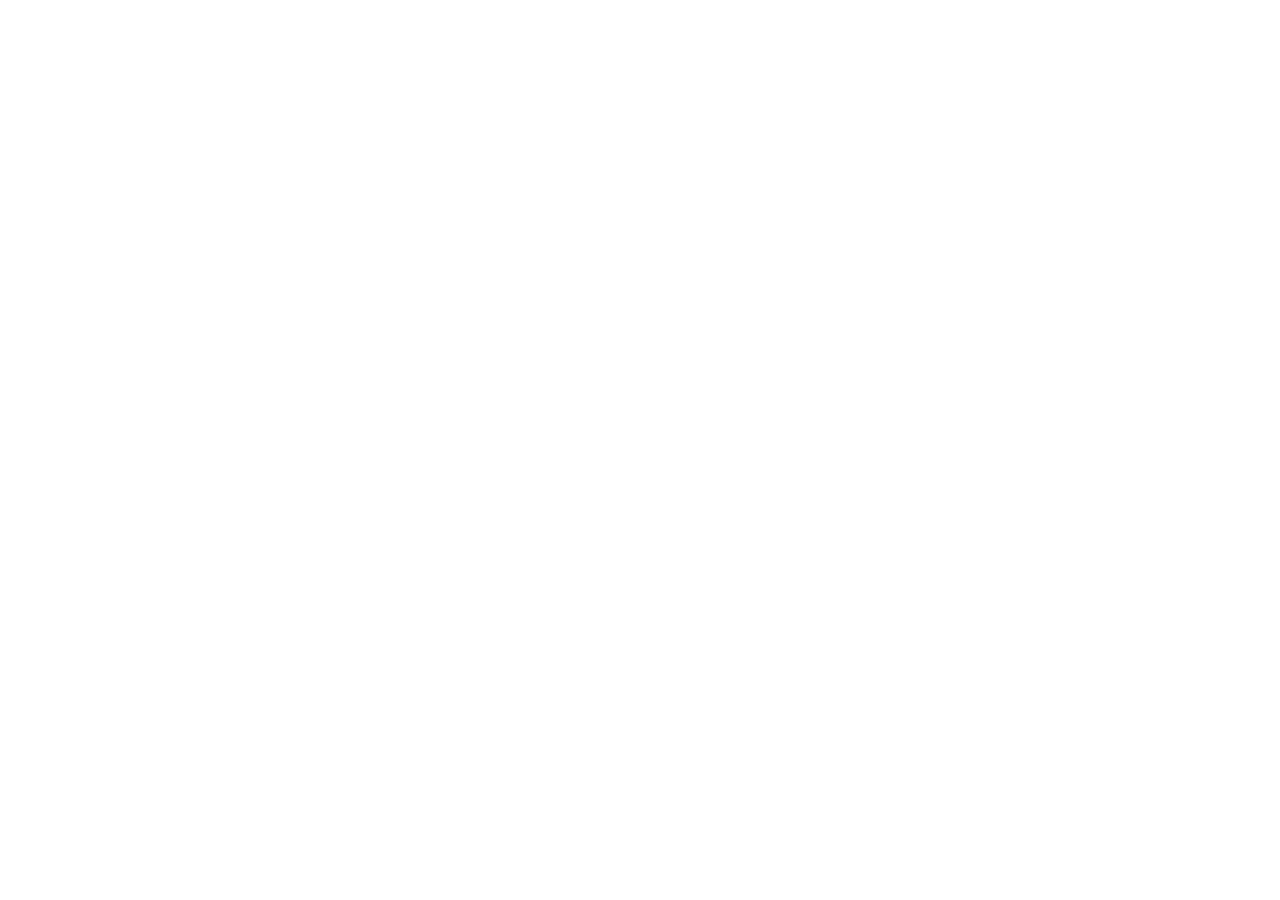
==== Frontend/index.html @ 22b7e22f "Initial commit" ====
<!DOCTYPE html>
<html lang="en">
<head>
    <meta charset="UTF-8">
    <meta name="viewport" content="width=device-width, initial-scale=1.0">
    <title>Document</title>
</head>
<body>
    <script type="module" src="../Backend/frontend.js"></script>
</body>
</html>
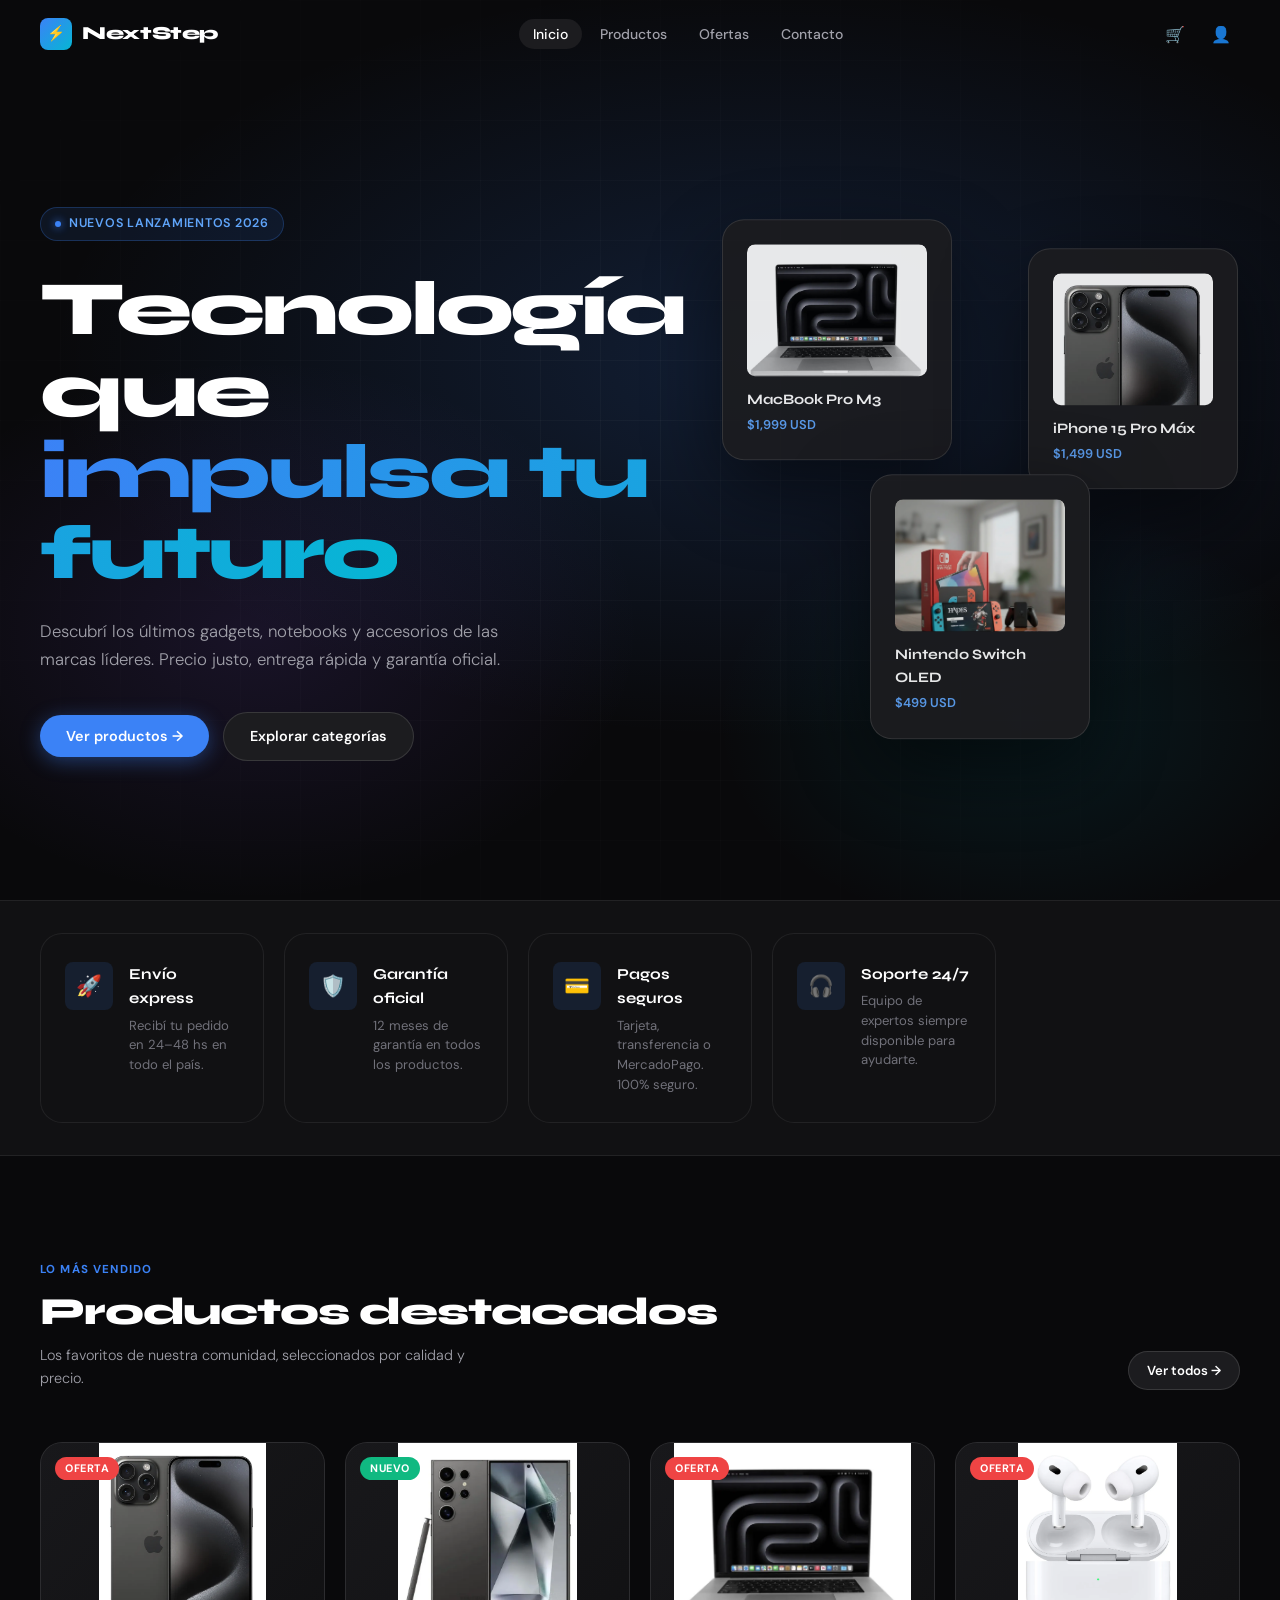
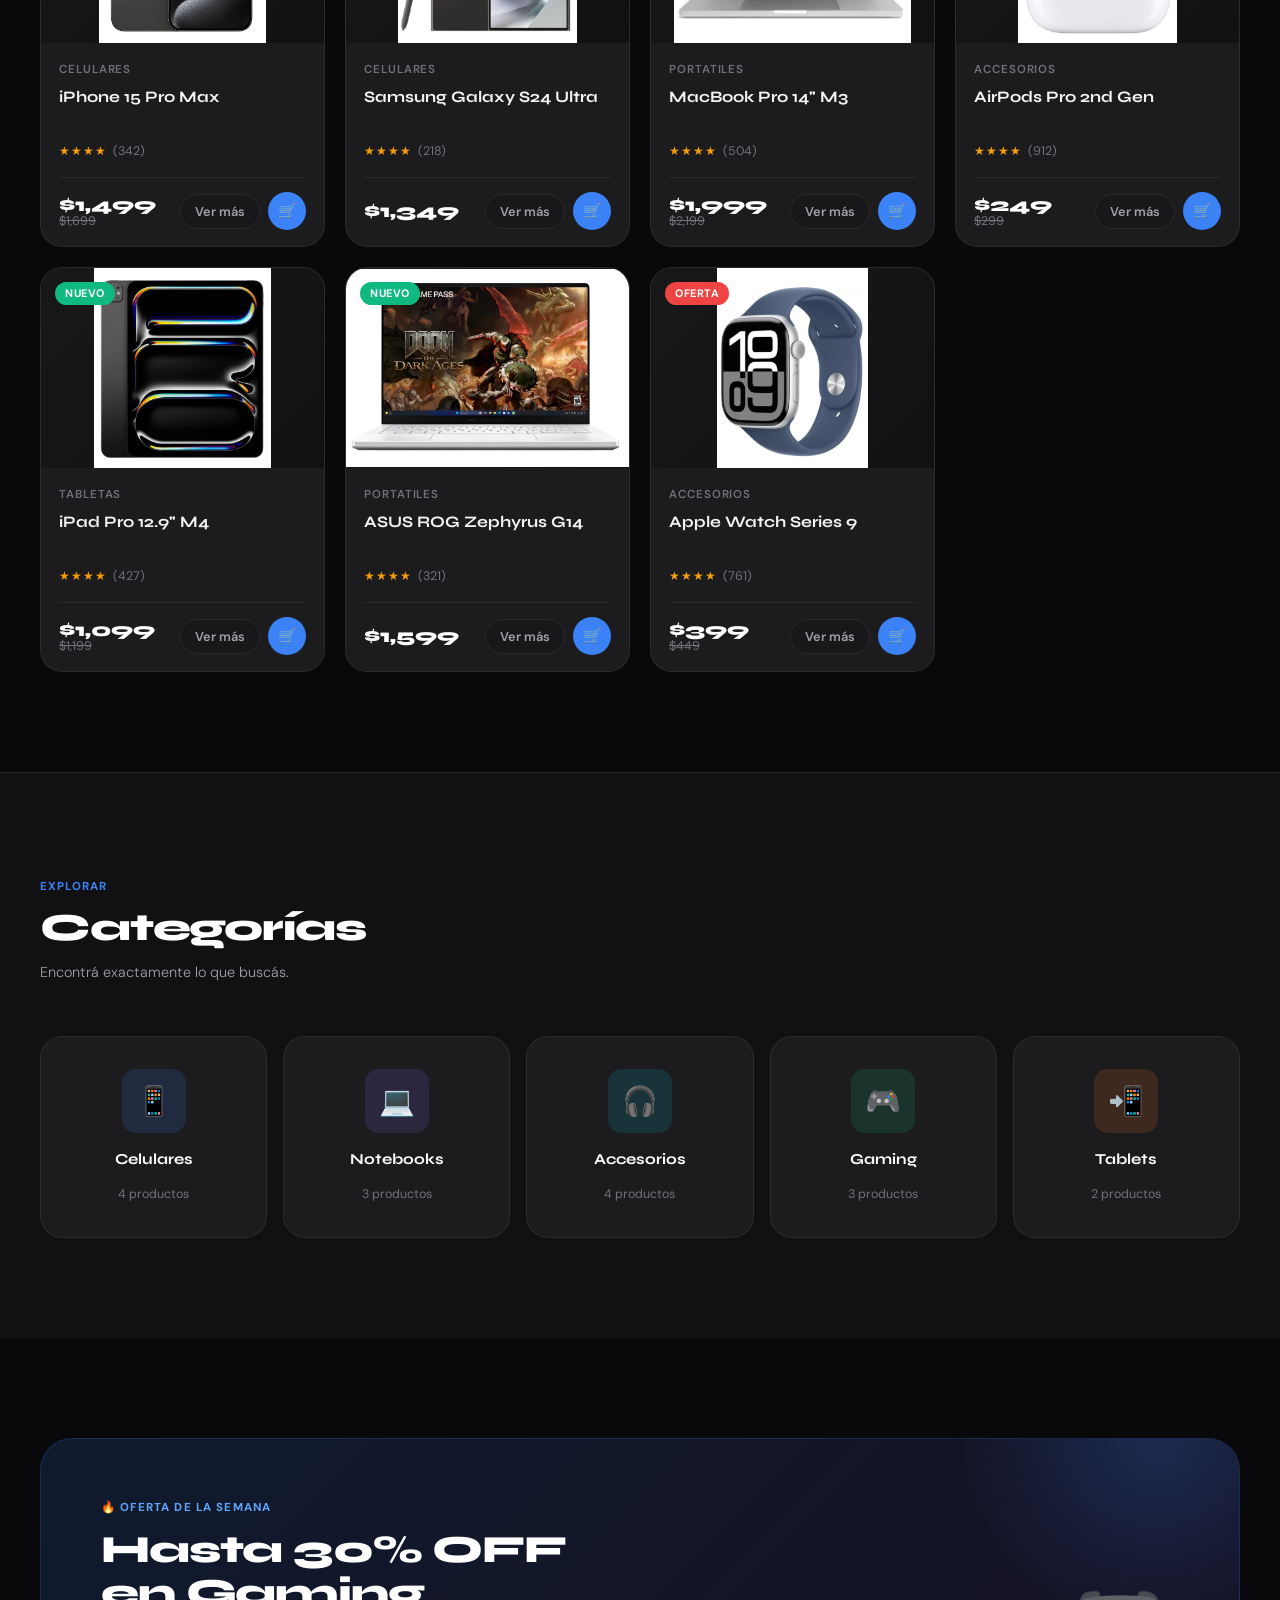
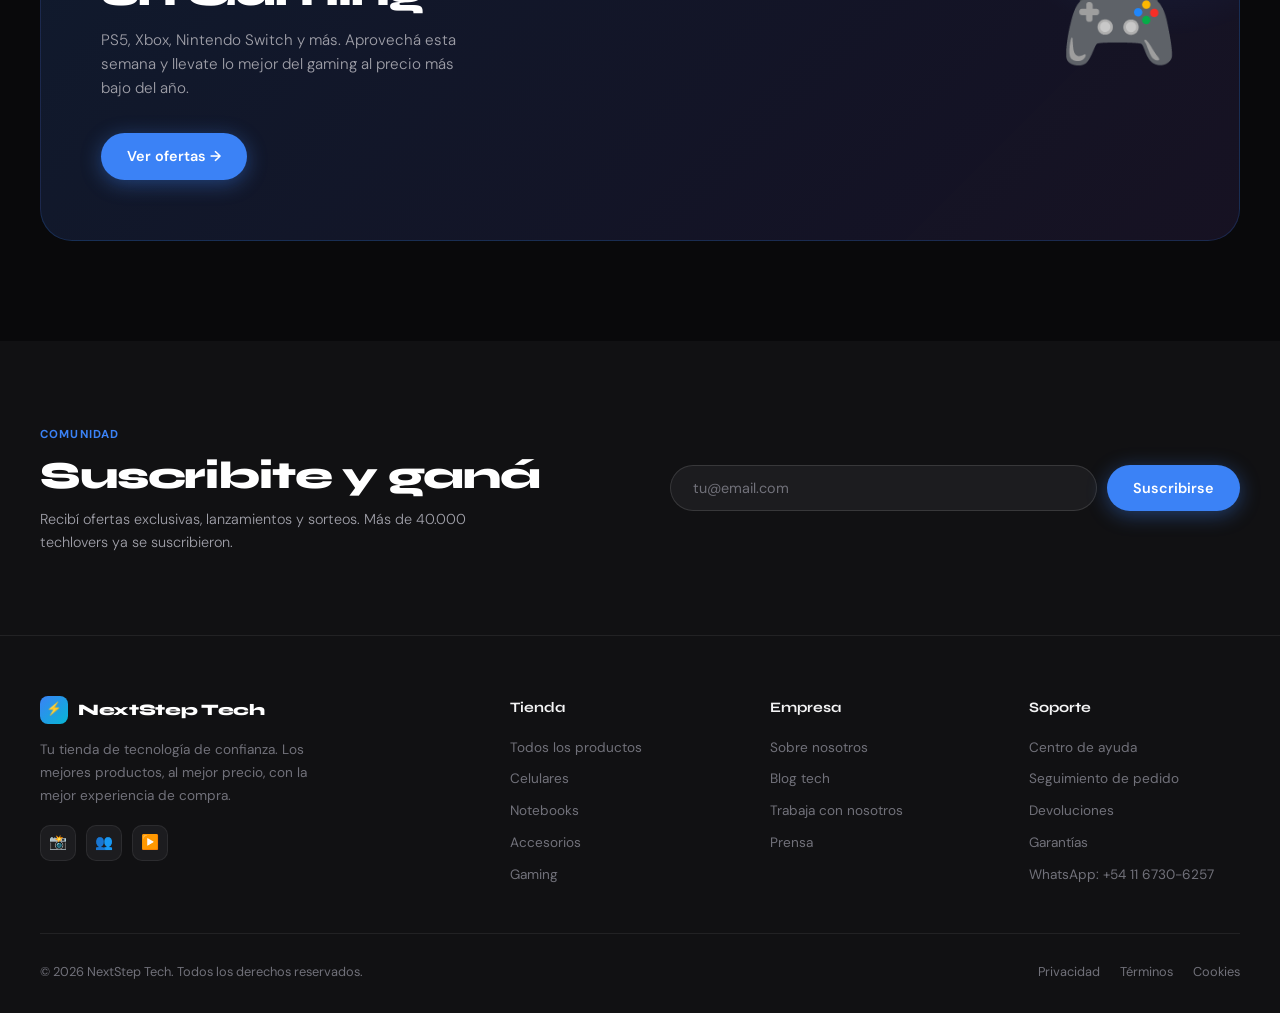
==== commit 2b7021ce: "Finalización pre traduccion" ====
--- a/Frontend/index.html
+++ b/Frontend/index.html
@@ -1,11 +1,313 @@
 <!DOCTYPE html>
-<html lang="en">
+<html lang="es">
 <head>
-    <meta charset="UTF-8">
-    <meta name="viewport" content="width=device-width, initial-scale=1.0">
-    <title>Document</title>
+  <meta charset="UTF-8" />
+  <meta name="viewport" content="width=device-width, initial-scale=1.0" />
+  <meta name="description" content="NextStep Tech — Tecnología que impulsa tu futuro. Celulares, notebooks, accesorios y gaming al mejor precio." />
+  <title>NextStep — Tecnología que impulsa tu futuro</title>
+  <link rel="stylesheet" href="styles.css" />
+  <link rel="preconnect" href="https://fonts.googleapis.com" />
+  <link rel="preconnect" href="https://fonts.gstatic.com" crossorigin />
 </head>
 <body>
-    <script type="module" src="../Backend/frontend.js"></script>
+
+  <nav class="navbar">
+    <div class="container nav-inner">
+      <a href="index.html" class="nav-logo">
+        <div class="nav-logo-icon">⚡</div>
+        NextStep
+      </a>
+
+      <button class="nav-toggle" id="nav-toggle" aria-label="Menú">
+        <span></span><span></span><span></span>
+      </button>
+
+      <ul class="nav-menu" id="nav-menu">
+        <li><a href="index.html"    class="nav-link">Inicio</a></li>
+        <li><a href="productos.html" class="nav-link">Productos</a></li>
+        <li><a href="productos.html" class="nav-link">Ofertas</a></li>
+        <li><a href="#contacto"     class="nav-link">Contacto</a></li>
+      </ul>
+
+      <div class="nav-actions">
+        <button class="nav-icon-btn" id="cart-open-btn" aria-label="Carrito">
+          🛒
+          <span class="cart-badge" style="display:none">0</span>
+        </button>
+        <div class="user-menu-wrap" id="user-menu-wrap">
+          <button class="nav-icon-btn" id="user-menu-btn" aria-label="Usuario" aria-haspopup="true" aria-expanded="false">👤</button>
+          <div class="user-menu" id="user-menu" hidden></div>
+        </div>
+      </div>
+    </div>
+  </nav>
+
+  <section class="hero">
+    <div class="hero-bg"></div>
+    <div class="hero-grid"></div>
+
+    <div class="container" style="position:relative; z-index:2;">
+      <div class="hero-content">
+        <div class="hero-badge">
+          <span class="hero-badge-dot"></span>
+          Nuevos lanzamientos 2026
+        </div>
+
+        <h1 class="hero-title">
+          Tecnología que<br>
+          <span class="hero-title-accent">impulsa tu futuro</span>
+        </h1>
+
+        <p class="hero-sub">
+          Descubrí los últimos gadgets, notebooks y accesorios de las marcas líderes. Precio justo, entrega rápida y garantía oficial.
+        </p>
+
+        <div class="hero-ctas">
+          <button class="btn btn-primary" id="hero-cta">
+            Ver productos →
+          </button>
+          <a href="#categorias" class="btn btn-ghost">
+            Explorar categorías
+          </a>
+        </div>
+      </div>
+    </div>
+
+    <div class="hero-visual">
+      <div class="hero-visual-inner">
+        <div class="device-card" data-product-id="3">
+          <div class="device-card-img"><span class="device-card-fallback">💻</span></div>
+          <div class="device-card-name">MacBook Pro M3</div>
+          <div class="device-card-price">$1,999 USD</div>
+        </div>
+        <div class="device-card" data-product-id="1">
+          <div class="device-card-img"><span class="device-card-fallback">📱</span></div>
+          <div class="device-card-name">iPhone 15 Pro Máx</div>
+          <div class="device-card-price">$1,499 USD</div>
+        </div>
+        <div class="device-card" data-product-id="9">
+          <div class="device-card-img"><span class="device-card-fallback">🎮</span></div>
+          <div class="device-card-name">Nintendo Switch OLED</div>
+          <div class="device-card-price">$499 USD</div>
+        </div>
+      </div>
+    </div>
+  </section>
+
+  <section style="padding: 32px 0; background: var(--bg2); border-top: 1px solid var(--border); border-bottom: 1px solid var(--border);">
+    <div class="container">
+      <div class="benefits-grid stagger-children">
+        <div class="benefit-card">
+          <div class="benefit-icon">🚀</div>
+          <div>
+            <div class="benefit-title">Envío express</div>
+            <div class="benefit-desc">Recibí tu pedido en 24–48 hs en todo el país.</div>
+          </div>
+        </div>
+        <div class="benefit-card">
+          <div class="benefit-icon">🛡️</div>
+          <div>
+            <div class="benefit-title">Garantía oficial</div>
+            <div class="benefit-desc">12 meses de garantía en todos los productos.</div>
+          </div>
+        </div>
+        <div class="benefit-card">
+          <div class="benefit-icon">💳</div>
+          <div>
+            <div class="benefit-title">Pagos seguros</div>
+            <div class="benefit-desc">Tarjeta, transferencia o MercadoPago. 100% seguro.</div>
+          </div>
+        </div>
+        <div class="benefit-card">
+          <div class="benefit-icon">🎧</div>
+          <div>
+            <div class="benefit-title">Soporte 24/7</div>
+            <div class="benefit-desc">Equipo de expertos siempre disponible para ayudarte.</div>
+          </div>
+        </div>
+      </div>
+    </div>
+  </section>
+
+  <section class="section" id="destacados">
+    <div class="container">
+      <div class="section-header fade-up">
+        <div>
+          <span class="section-label">Lo más vendido</span>
+          <h2 class="section-title">Productos destacados</h2>
+          <p class="section-sub">Los favoritos de nuestra comunidad, seleccionados por calidad y precio.</p>
+        </div>
+        <a href="productos.html" class="btn btn-ghost btn-sm">Ver todos →</a>
+      </div>
+
+      <div class="products-grid stagger-children" id="featured-grid">
+        <!-- Populated by JS -->
+      </div>
+    </div>
+  </section>
+
+  <section class="section" id="categorias" style="background: var(--bg2); border-top: 1px solid var(--border);">
+    <div class="container">
+      <div class="section-header fade-up">
+        <div>
+          <span class="section-label">Explorar</span>
+          <h2 class="section-title">Categorías</h2>
+          <p class="section-sub">Encontrá exactamente lo que buscás.</p>
+        </div>
+      </div>
+
+      <div class="cats-grid stagger-children">
+        <div class="cat-card" data-cat="celulares">
+          <div class="cat-icon blue">📱</div>
+          <div class="cat-name">Celulares</div>
+          <div class="cat-count">4 productos</div>
+        </div>
+        <div class="cat-card" data-cat="notebooks">
+          <div class="cat-icon violet">💻</div>
+          <div class="cat-name">Notebooks</div>
+          <div class="cat-count">3 productos</div>
+        </div>
+        <div class="cat-card" data-cat="accesorios">
+          <div class="cat-icon cyan">🎧</div>
+          <div class="cat-name">Accesorios</div>
+          <div class="cat-count">4 productos</div>
+        </div>
+        <div class="cat-card" data-cat="gaming">
+          <div class="cat-icon green">🎮</div>
+          <div class="cat-name">Gaming</div>
+          <div class="cat-count">3 productos</div>
+        </div>
+        <div class="cat-card" data-cat="tablets">
+          <div class="cat-icon orange">📲</div>
+          <div class="cat-name">Tablets</div>
+          <div class="cat-count">2 productos</div>
+        </div>
+      </div>
+    </div>
+  </section>
+
+  <section class="section">
+    <div class="container">
+      <div class="promo-banner fade-up">
+        <div class="promo-text">
+          <div class="promo-label">🔥 Oferta de la semana</div>
+          <div class="promo-title">Hasta 30% OFF<br>en Gaming</div>
+          <p class="promo-sub">PS5, Xbox, Nintendo Switch y más. Aprovechá esta semana y llevate lo mejor del gaming al precio más bajo del año.</p>
+          <br>
+          <a href="productos.html" class="btn btn-primary" style="margin-top: 8px;">Ver ofertas →</a>
+        </div>
+        <div class="promo-cta">
+          <span class="promo-emoji">🎮</span>
+        </div>
+      </div>
+    </div>
+  </section>
+
+  <section class="newsletter">
+    <div class="container">
+      <div class="newsletter-inner">
+        <div class="newsletter-text fade-up">
+          <span class="section-label">Comunidad</span>
+          <h2 class="section-title">Suscribite y ganá</h2>
+          <p class="section-sub">Recibí ofertas exclusivas, lanzamientos y sorteos. Más de 40.000 techlovers ya se suscribieron.</p>
+        </div>
+        <form class="newsletter-form fade-up" id="newsletter-form">
+          <input class="newsletter-input" type="email" placeholder="tu@email.com" required />
+          <button type="submit" class="btn btn-primary">Suscribirse</button>
+        </form>
+      </div>
+    </div>
+  </section>
+
+  <footer class="footer" id="contacto">
+    <div class="container">
+      <div class="footer-grid">
+
+        <div class="footer-brand">
+          <a href="index.html" class="nav-logo" style="font-size:1rem;">
+            <div class="nav-logo-icon" style="width:28px;height:28px;font-size:.8rem;">⚡</div>
+            NextStep Tech
+          </a>
+          <p>Tu tienda de tecnología de confianza. Los mejores productos, al mejor precio, con la mejor experiencia de compra.</p>
+          <div class="social-links">
+            <a href="#" class="social-btn" aria-label="Instagram">📸</a>
+            <a href="#" class="social-btn" aria-label="Facebook">👥</a>
+            <a href="#" class="social-btn" aria-label="YouTube">▶️</a>
+          </div>
+        </div>
+
+        <div>
+          <div class="footer-col-title">Tienda</div>
+          <div class="footer-links">
+            <a href="productos.html">Todos los productos</a>
+            <a href="productos.html">Celulares</a>
+            <a href="productos.html">Notebooks</a>
+            <a href="productos.html">Accesorios</a>
+            <a href="productos.html">Gaming</a>
+          </div>
+        </div>
+
+        <div>
+          <div class="footer-col-title">Empresa</div>
+          <div class="footer-links">
+            <a href="#">Sobre nosotros</a>
+            <a href="#">Blog tech</a>
+            <a href="#">Trabaja con nosotros</a>
+            <a href="#">Prensa</a>
+          </div>
+        </div>
+
+        <div>
+          <div class="footer-col-title">Soporte</div>
+          <div class="footer-links">
+            <a href="#">Centro de ayuda</a>
+            <a href="#">Seguimiento de pedido</a>
+            <a href="#">Devoluciones</a>
+            <a href="#">Garantías</a>
+            <a href="https://wa.me/541167306257" target="_blank" rel="noopener noreferrer">
+              WhatsApp: +54 11 6730-6257
+            </a>
+          </div>
+        </div>
+
+      </div>
+
+      <div class="footer-bottom">
+        <p>© 2026 NextStep Tech. Todos los derechos reservados.</p>
+        <div class="footer-bottom-links">
+          <a href="#">Privacidad</a>
+          <a href="#">Términos</a>
+          <a href="#">Cookies</a>
+        </div>
+      </div>
+    </div>
+  </footer>
+
+  <div class="cart-overlay" id="cart-overlay"></div>
+  <aside class="cart-drawer" id="cart-drawer" aria-label="Carrito">
+    <div class="cart-drawer-header">
+      <div class="cart-drawer-title">🛒 Mi carrito</div>
+      <button class="cart-close" id="cart-close-btn">✕</button>
+    </div>
+    <div class="cart-items" id="cart-items">
+      <div class="cart-empty">
+        <span class="cart-empty-icon">🛒</span>
+        <p>Tu carrito está vacío</p>
+      </div>
+    </div>
+    <div class="cart-footer">
+      <div class="cart-total">
+        <span class="cart-total-label">Total</span>
+        <span class="cart-total-value" id="cart-total-value">$0</span>
+      </div>
+      <button class="btn btn-primary btn-checkout" onclick="showToast('¡Redirigiendo al checkout! 🎉', '🚀')">
+        Finalizar compra →
+      </button>
+    </div>
+  </aside>
+
+  <div class="toast-container" id="toast-container"></div>
+
+  <script src="../Backend/app.js"></script>
 </body>
 </html>
--- a/Frontend/styles.css
+++ b/Frontend/styles.css
@@ -0,0 +1,1141 @@
+@import url('https://fonts.googleapis.com/css2?family=Syne:wght@400;500;600;700;800&family=DM+Sans:ital,opsz,wght@0,9..40,300;0,9..40,400;0,9..40,500;0,9..40,600;1,9..40,300&display=swap');
+
+:root {
+  --bg:        #09090b;
+  --bg2:       #111113;
+  --bg3:       #18181b;
+  --surface:   #1c1c1f;
+  --border:    rgba(255,255,255,.07);
+  --border2:   rgba(255,255,255,.12);
+
+  --white:     #ffffff;
+  --gray-100:  #f4f4f5;
+  --gray-300:  #a1a1aa;
+  --gray-500:  #71717a;
+
+  --accent:    #3b82f6;
+  --accent-h:  #60a5fa;
+  --accent-glow: rgba(59,130,246,.35);
+
+  --cyan:      #06b6d4;
+  --violet:    #8b5cf6;
+
+  --radius-sm: 8px;
+  --radius:    14px;
+  --radius-lg: 22px;
+  --radius-xl: 32px;
+
+  --shadow-card: 0 2px 20px rgba(0,0,0,.5);
+  --shadow-glow: 0 0 40px var(--accent-glow);
+
+  --font-display: 'Syne', sans-serif;
+  --font-body:    'DM Sans', sans-serif;
+
+  --nav-h: 68px;
+  --transition: .25s cubic-bezier(.4,0,.2,1);
+
+  --card-img-h:    200px;
+  --card-name-h:    44px;
+  --card-cat-h:     18px;
+  --card-rating-h:  22px;
+}
+
+*, *::before, *::after { box-sizing: border-box; margin: 0; padding: 0; }
+html { scroll-behavior: smooth; -webkit-tap-highlight-color: transparent; }
+body {
+  background: var(--bg);
+  color: var(--white);
+  font-family: var(--font-body);
+  font-size: 15px;
+  line-height: 1.6;
+  overflow-x: hidden;
+  -webkit-font-smoothing: antialiased;
+}
+a { color: inherit; text-decoration: none; }
+ul { list-style: none; }
+img { display: block; max-width: 100%; }
+button { cursor: pointer; border: none; background: none; font-family: var(--font-body); }
+input, select { font-family: var(--font-body); }
+
+::-webkit-scrollbar { width: 5px; }
+::-webkit-scrollbar-track { background: var(--bg); }
+::-webkit-scrollbar-thumb { background: var(--surface); border-radius: 99px; }
+
+.container { width: 100%; max-width: 1240px; margin: 0 auto; padding: 0 20px; }
+.sr-only { position: absolute; width: 1px; height: 1px; overflow: hidden; clip: rect(0,0,0,0); }
+
+body::before {
+  content: '';
+  position: fixed;
+  inset: 0;
+  background-image: url("data:image/svg+xml,%3Csvg viewBox='0 0 256 256' xmlns='http://www.w3.org/2000/svg'%3E%3Cfilter id='n'%3E%3CfeTurbulence type='fractalNoise' baseFrequency='0.9' numOctaves='4' stitchTiles='stitch'/%3E%3C/filter%3E%3Crect width='100%25' height='100%25' filter='url(%23n)' opacity='1'/%3E%3C/svg%3E");
+  opacity: .025;
+  pointer-events: none;
+  z-index: 0;
+}
+
+.navbar {
+  position: fixed;
+  top: 0; left: 0; right: 0;
+  height: var(--nav-h);
+  z-index: 1000;
+  transition: background var(--transition), backdrop-filter var(--transition), border-color var(--transition);
+}
+.navbar.scrolled {
+  background: rgba(9,9,11,.8);
+  backdrop-filter: blur(20px) saturate(180%);
+  border-bottom: 1px solid var(--border);
+}
+.nav-inner {
+  display: flex;
+  align-items: center;
+  justify-content: space-between;
+  height: 100%;
+  gap: 32px;
+}
+.nav-logo {
+  display: flex;
+  align-items: center;
+  gap: 10px;
+  font-family: var(--font-display);
+  font-weight: 800;
+  font-size: 1.15rem;
+  letter-spacing: -.02em;
+  white-space: nowrap;
+}
+.nav-logo-icon {
+  width: 32px; height: 32px;
+  background: linear-gradient(135deg, var(--accent), var(--cyan));
+  border-radius: 8px;
+  display: grid; place-items: center;
+  font-size: .9rem;
+}
+.nav-menu {
+  display: flex;
+  align-items: center;
+  gap: 4px;
+  flex: 1;
+  justify-content: center;
+}
+.nav-link {
+  padding: 6px 14px;
+  border-radius: 99px;
+  font-size: .875rem;
+  font-weight: 500;
+  color: var(--gray-300);
+  transition: color var(--transition), background var(--transition);
+  position: relative;
+}
+.nav-link:hover, .nav-link.active {
+  color: var(--white);
+  background: var(--surface);
+}
+.nav-actions { display: flex; align-items: center; gap: 8px; }
+.user-menu-wrap { position: relative; }
+.user-menu {
+  position: absolute;
+  top: calc(100% + 10px);
+  right: 0;
+  width: 210px;
+  background: var(--surface);
+  border: 1px solid var(--border2);
+  border-radius: 12px;
+  padding: 8px;
+  display: flex;
+  flex-direction: column;
+  gap: 4px;
+  box-shadow: 0 24px 60px rgba(0,0,0,.55);
+  z-index: 1100;
+}
+.user-menu[hidden] { display: none !important; }
+.user-menu-header {
+  font-size: .8rem;
+  color: var(--gray-300);
+  padding: 8px 10px 6px;
+}
+.user-menu-item {
+  width: 100%;
+  text-align: left;
+  color: var(--white);
+  font-size: .85rem;
+  padding: 10px;
+  border-radius: 8px;
+  transition: background var(--transition), color var(--transition);
+}
+.user-menu-item:hover {
+  background: var(--bg3);
+}
+.user-menu-item.danger {
+  color: #fda4af;
+}
+.user-menu-item.danger:hover {
+  background: rgba(244,63,94,.14);
+  color: #fecdd3;
+}
+.user-menu-sep {
+  height: 1px;
+  background: var(--border);
+  margin: 4px 0;
+}
+.nav-icon-btn {
+  width: 38px; height: 38px;
+  border-radius: 99px;
+  display: grid; place-items: center;
+  color: var(--gray-300);
+  transition: color var(--transition), background var(--transition);
+  position: relative;
+  font-size: 1rem;
+}
+.nav-icon-btn:hover { color: var(--white); background: var(--surface); }
+.cart-badge {
+  position: absolute;
+  top: 4px; right: 4px;
+  width: 16px; height: 16px;
+  background: var(--accent);
+  border-radius: 99px;
+  font-size: .6rem;
+  font-weight: 700;
+  display: grid; place-items: center;
+  color: #fff;
+  border: 2px solid var(--bg);
+  transition: transform .2s;
+}
+.cart-badge.pop { transform: scale(1.3); }
+
+.nav-toggle {
+  display: none;
+  width: 38px; height: 38px;
+  border-radius: 99px;
+  align-items: center; justify-content: center;
+  color: var(--gray-300);
+  flex-direction: column;
+  gap: 5px;
+  padding: 8px;
+}
+.nav-toggle span {
+  display: block;
+  width: 20px; height: 1.5px;
+  background: currentColor;
+  border-radius: 2px;
+  transition: transform .3s, opacity .3s;
+}
+.nav-toggle.open span:nth-child(1) { transform: translateY(6.5px) rotate(45deg); }
+.nav-toggle.open span:nth-child(2) { opacity: 0; }
+.nav-toggle.open span:nth-child(3) { transform: translateY(-6.5px) rotate(-45deg); }
+
+.hero {
+  min-height: 100vh;
+  display: flex;
+  align-items: center;
+  position: relative;
+  overflow: hidden;
+  padding-top: var(--nav-h);
+}
+.hero-bg {
+  position: absolute;
+  inset: 0;
+  background:
+    radial-gradient(ellipse 80% 60% at 60% 40%, rgba(59,130,246,.18) 0%, transparent 70%),
+    radial-gradient(ellipse 50% 50% at 20% 70%, rgba(139,92,246,.12) 0%, transparent 60%),
+    radial-gradient(ellipse 40% 40% at 80% 80%, rgba(6,182,212,.1) 0%, transparent 60%),
+    var(--bg);
+}
+.hero-grid {
+  position: absolute;
+  inset: 0;
+  background-image:
+    linear-gradient(rgba(255,255,255,.03) 1px, transparent 1px),
+    linear-gradient(90deg, rgba(255,255,255,.03) 1px, transparent 1px);
+  background-size: 60px 60px;
+  mask-image: radial-gradient(ellipse 70% 70% at 50% 50%, black 0%, transparent 100%);
+}
+.hero-content {
+  position: relative;
+  z-index: 2;
+  max-width: 680px;
+}
+.hero-badge {
+  display: inline-flex;
+  align-items: center;
+  gap: 8px;
+  background: rgba(59,130,246,.1);
+  border: 1px solid rgba(59,130,246,.25);
+  border-radius: 99px;
+  padding: 6px 14px;
+  font-size: .78rem;
+  font-weight: 600;
+  color: var(--accent-h);
+  letter-spacing: .06em;
+  text-transform: uppercase;
+  margin-bottom: 28px;
+}
+.hero-badge-dot {
+  width: 6px; height: 6px;
+  background: var(--accent);
+  border-radius: 99px;
+  box-shadow: 0 0 8px var(--accent);
+  animation: pulse-dot 2s infinite;
+}
+@keyframes pulse-dot {
+  0%, 100% { opacity: 1; }
+  50% { opacity: .4; }
+}
+.hero-title {
+  font-family: var(--font-display);
+  font-size: clamp(2.6rem, 6vw, 5rem);
+  font-weight: 800;
+  line-height: 1.06;
+  letter-spacing: -.04em;
+  margin-bottom: 22px;
+}
+.hero-title-accent {
+  background: linear-gradient(90deg, var(--accent), var(--cyan));
+  -webkit-background-clip: text;
+  -webkit-text-fill-color: transparent;
+  background-clip: text;
+}
+.hero-sub {
+  font-size: 1.05rem;
+  color: var(--gray-300);
+  line-height: 1.7;
+  max-width: 500px;
+  margin-bottom: 38px;
+  font-weight: 300;
+}
+.hero-ctas { display: flex; align-items: center; gap: 14px; flex-wrap: wrap; }
+
+.hero-visual {
+  position: absolute;
+  right: 20px; top: 50%;
+  transform: translateY(-50%);
+  width: 560px;
+  pointer-events: none;
+  opacity: .9;
+}
+.hero-visual-inner { position: relative; width: 100%; padding-top: 86%; }
+.device-card {
+  position: absolute;
+  background: var(--surface);
+  border: 1px solid var(--border2);
+  border-radius: var(--radius-lg);
+  padding: 24px;
+  box-shadow: 0 30px 80px rgba(0,0,0,.6);
+  animation: float 6s ease-in-out infinite;
+  display: flex;
+  flex-direction: column;
+}
+.device-card:nth-child(1) { width: 230px; top: 2%; left: 4%; animation-delay: 0s; }
+.device-card:nth-child(2) { width: 210px; top: 8%; right: 4%;  animation-delay: -2s; }
+.device-card:nth-child(3) { width: 220px; bottom: -10%; left: 170px; animation-delay: -4s; }
+@keyframes float { 0%, 100% { transform: translateY(0px); } 50% { transform: translateY(-16px); } }
+.device-card-img {
+  width: 100%; height: 132px;
+  background: linear-gradient(135deg, var(--bg3), var(--bg2));
+  border-radius: var(--radius-sm);
+  display: grid; place-items: center;
+  font-size: 2.5rem;
+  margin-bottom: 12px;
+  overflow: hidden;
+  position: relative;
+}
+.device-card-img img { width: 100%; height: 100%; object-fit: cover; border-radius: inherit; }
+.device-card-fallback { position: absolute; inset: 0; display: grid; place-items: center; }
+.device-card-name { font-family: var(--font-display); font-weight: 700; font-size: .9rem; margin-bottom: 4px; }
+.device-card-price { font-size: .8rem; color: var(--accent-h); font-weight: 600; }
+
+.btn {
+  display: inline-flex;
+  align-items: center;
+  gap: 8px;
+  padding: 12px 26px;
+  border-radius: 99px;
+  font-weight: 600;
+  font-size: .9rem;
+  transition: transform var(--transition), box-shadow var(--transition), background var(--transition), color var(--transition);
+  white-space: nowrap;
+}
+.btn:hover { transform: translateY(-2px); }
+.btn:active { transform: translateY(0); }
+.btn-primary { background: var(--accent); color: #fff; box-shadow: 0 4px 20px rgba(59,130,246,.4); }
+.btn-primary:hover { background: var(--accent-h); box-shadow: 0 8px 30px rgba(59,130,246,.55); }
+.btn-ghost { background: var(--surface); color: var(--white); border: 1px solid var(--border2); }
+.btn-ghost:hover { background: var(--bg3); border-color: rgba(255,255,255,.2); }
+.btn-sm { padding: 8px 18px; font-size: .82rem; }
+.btn-icon { padding: 10px 18px; }
+
+.section { padding: 100px 0; }
+.section-header {
+  display: flex;
+  align-items: flex-end;
+  justify-content: space-between;
+  gap: 20px;
+  margin-bottom: 52px;
+  flex-wrap: wrap;
+}
+.section-label {
+  display: inline-block;
+  font-size: .72rem;
+  font-weight: 700;
+  letter-spacing: .1em;
+  text-transform: uppercase;
+  color: var(--accent);
+  margin-bottom: 10px;
+}
+.section-title {
+  font-family: var(--font-display);
+  font-size: clamp(1.7rem, 3.5vw, 2.4rem);
+  font-weight: 800;
+  letter-spacing: -.03em;
+  line-height: 1.15;
+}
+.section-sub {
+  color: var(--gray-300);
+  font-size: .9rem;
+  margin-top: 10px;
+  max-width: 460px;
+  font-weight: 300;
+}
+
+.products-grid {
+  display: grid;
+  grid-template-columns: repeat(auto-fill, minmax(260px, 1fr));
+  gap: 20px;
+  align-items: stretch;
+}
+
+.product-card {
+  background: var(--surface);
+  border: 1px solid var(--border);
+  border-radius: var(--radius-lg);
+  overflow: hidden;
+  transition: transform var(--transition), border-color var(--transition), box-shadow var(--transition);
+  position: relative;
+  display: flex;
+  flex-direction: column;
+  height: 100%;
+}
+.product-card:hover {
+  transform: translateY(-6px);
+  border-color: var(--border2);
+  box-shadow: 0 20px 60px rgba(0,0,0,.5);
+}
+
+.product-card-badge {
+  position: absolute;
+  top: 14px; left: 14px;
+  background: var(--accent);
+  color: #fff;
+  font-size: .68rem;
+  font-weight: 700;
+  letter-spacing: .05em;
+  text-transform: uppercase;
+  padding: 3px 10px;
+  border-radius: 99px;
+  z-index: 2;
+}
+.product-card-badge.offer { background: #ef4444; }
+.product-card-badge.new   { background: #10b981; }
+
+.product-card-img {
+  width: 100%;
+  height: var(--card-img-h);
+  flex-shrink: 0;
+  background: linear-gradient(135deg, #18181b, #111113);
+  display: flex;
+  align-items: center;
+  justify-content: center;
+  font-size: 4.5rem;
+  position: relative;
+  overflow: hidden;
+}
+.product-card-img img {
+  width: 100%;
+  height: 100%;
+  object-fit: contain;
+  object-position: center;
+}
+
+.media-nav {
+  position: absolute;
+  top: 50%;
+  transform: translateY(-50%);
+  width: 30px;
+  height: 30px;
+  border-radius: 99px;
+  background: rgba(9,9,11,.65);
+  border: 1px solid rgba(255,255,255,.22);
+  color: #fff;
+  display: grid;
+  place-items: center;
+  font-size: 1rem;
+  line-height: 1;
+  z-index: 3;
+  opacity: 0;
+  transition: opacity var(--transition), background var(--transition), transform var(--transition);
+}
+.media-nav-prev { left: 8px; }
+.media-nav-next { right: 8px; }
+.product-card:hover .media-nav { opacity: 1; }
+.media-nav:hover {
+  background: rgba(59,130,246,.85);
+  transform: translateY(-50%) scale(1.05);
+}
+
+.product-card-body {
+  padding: 18px 18px 16px;
+  flex: 1;
+  display: flex;
+  flex-direction: column;
+}
+
+.product-card-cat {
+  height: var(--card-cat-h);
+  display: flex;
+  align-items: center;
+  font-size: .72rem;
+  line-clamp: 2;
+  font-weight: 600;
+  letter-spacing: .08em;
+  text-transform: uppercase;
+  color: var(--gray-500);
+  overflow: hidden;
+  margin-bottom: 8px;
+  flex-shrink: 0;
+}
+
+.product-card-name {
+  height: var(--card-name-h);
+  font-family: var(--font-display);
+  font-weight: 700;
+  font-size: 1rem;
+  line-height: 1.3;
+  color: var(--gray-100);
+  display: -webkit-box;
+  line-clamp: 2;
+  -webkit-line-clamp: 2;
+  -webkit-box-orient: vertical;
+  overflow: hidden;
+  margin-bottom: 10px;
+  flex-shrink: 0;
+}
+
+.product-card-rating {
+  height: var(--card-rating-h);
+  display: flex;
+  align-items: center;
+  gap: 6px;
+  font-size: .78rem;
+  overflow: hidden;
+  flex-shrink: 0;
+}
+.stars        { color: #f59e0b; letter-spacing: 1px; }
+.rating-count { color: var(--gray-500); }
+
+.product-card-spacer { flex: 1; }
+
+.product-card-footer {
+  display: flex;
+  align-items: center;
+  justify-content: space-between;
+  gap: 10px;
+  margin-top: 14px;
+  padding-top: 14px;
+  border-top: 1px solid var(--border);
+  flex-shrink: 0;
+}
+
+.product-card-price {
+  display: flex;
+  flex-direction: column;
+  gap: 1px;
+  flex-shrink: 0;
+}
+.price-current {
+  font-family: var(--font-display);
+  font-weight: 800;
+  font-size: 1.2rem;
+  color: var(--white);
+  line-height: 1;
+}
+.price-original {
+  font-size: .78rem;
+  color: var(--gray-500);
+  text-decoration: line-through;
+  line-height: 1;
+}
+
+.product-card-actions {
+  display: flex;
+  align-items: center;
+  gap: 8px;
+  flex-shrink: 0;
+}
+.btn-cart {
+  width: 38px; height: 38px;
+  border-radius: 99px;
+  background: var(--accent);
+  color: #fff;
+  display: grid; place-items: center;
+  font-size: .95rem;
+  flex-shrink: 0;
+  transition: background var(--transition), transform var(--transition), box-shadow var(--transition);
+}
+.btn-cart:hover {
+  background: var(--accent-h);
+  transform: scale(1.1);
+  box-shadow: 0 4px 16px rgba(59,130,246,.5);
+}
+.btn-detail {
+  padding: 8px 14px;
+  border-radius: 99px;
+  background: var(--bg3);
+  color: var(--gray-300);
+  font-size: .8rem;
+  font-weight: 600;
+  border: 1px solid var(--border);
+  white-space: nowrap;
+  transition: color var(--transition), border-color var(--transition), background var(--transition);
+}
+.btn-detail:hover { color: var(--white); border-color: var(--border2); background: var(--surface); }
+
+.cats-grid {
+  display: grid;
+  grid-template-columns: repeat(auto-fill, minmax(200px, 1fr));
+  gap: 16px;
+}
+.cat-card {
+  background: var(--surface);
+  border: 1px solid var(--border);
+  border-radius: var(--radius-lg);
+  padding: 32px 20px;
+  display: flex;
+  flex-direction: column;
+  align-items: center;
+  gap: 14px;
+  cursor: pointer;
+  transition: transform var(--transition), border-color var(--transition), box-shadow var(--transition);
+  text-align: center;
+}
+.cat-card:hover {
+  transform: translateY(-5px);
+  border-color: var(--accent);
+  box-shadow: 0 0 30px rgba(59,130,246,.15);
+}
+.cat-icon {
+  width: 64px; height: 64px;
+  border-radius: var(--radius);
+  display: grid; place-items: center;
+  font-size: 1.8rem;
+  transition: transform var(--transition);
+}
+.cat-card:hover .cat-icon { transform: scale(1.1) rotate(-5deg); }
+.cat-icon.blue   { background: rgba(59,130,246,.15); }
+.cat-icon.violet { background: rgba(139,92,246,.15); }
+.cat-icon.cyan   { background: rgba(6,182,212,.15); }
+.cat-icon.green  { background: rgba(16,185,129,.15); }
+.cat-icon.orange { background: rgba(249,115,22,.15); }
+.cat-name  { font-family: var(--font-display); font-weight: 700; font-size: .95rem; }
+.cat-count { font-size: .78rem; color: var(--gray-500); }
+
+.benefits-grid {
+  display: grid;
+  grid-template-columns: repeat(auto-fill, minmax(220px, 1fr));
+  gap: 20px;
+}
+.benefit-card {
+  background: var(--bg2);
+  border: 1px solid var(--border);
+  border-radius: var(--radius-lg);
+  padding: 28px 24px;
+  display: flex;
+  gap: 16px;
+  align-items: flex-start;
+  transition: border-color var(--transition), box-shadow var(--transition);
+}
+.benefit-card:hover { border-color: var(--border2); box-shadow: 0 8px 30px rgba(0,0,0,.3); }
+.benefit-icon {
+  width: 48px; height: 48px;
+  border-radius: var(--radius-sm);
+  background: rgba(59,130,246,.12);
+  display: grid; place-items: center;
+  font-size: 1.3rem;
+  flex-shrink: 0;
+}
+.benefit-title { font-family: var(--font-display); font-weight: 700; font-size: .95rem; margin-bottom: 5px; }
+.benefit-desc  { font-size: .82rem; color: var(--gray-500); line-height: 1.5; }
+
+.promo-banner {
+  background: linear-gradient(135deg, rgba(59,130,246,.15), rgba(139,92,246,.1));
+  border: 1px solid rgba(59,130,246,.2);
+  border-radius: var(--radius-xl);
+  padding: 60px;
+  display: flex;
+  align-items: center;
+  justify-content: space-between;
+  gap: 40px;
+  overflow: hidden;
+  position: relative;
+}
+.promo-banner::before {
+  content: '';
+  position: absolute;
+  top: -50%; right: -10%;
+  width: 400px; height: 400px;
+  background: radial-gradient(circle, rgba(59,130,246,.2), transparent 70%);
+  pointer-events: none;
+}
+.promo-text  { position: relative; }
+.promo-label { font-size: .72rem; font-weight: 700; letter-spacing: .1em; text-transform: uppercase; color: var(--accent-h); margin-bottom: 12px; }
+.promo-title { font-family: var(--font-display); font-size: clamp(1.8rem, 3vw, 2.6rem); font-weight: 800; letter-spacing: -.03em; line-height: 1.1; margin-bottom: 14px; }
+.promo-sub   { color: var(--gray-300); font-weight: 300; max-width: 380px; font-size: .95rem; }
+.promo-cta   { position: relative; flex-shrink: 0; }
+.promo-emoji { font-size: 6rem; line-height: 1; display: block; margin-bottom: 20px; text-align: center; animation: float 4s ease-in-out infinite; }
+
+.newsletter { background: var(--bg2); padding: 80px 0; }
+.newsletter-inner { display: flex; align-items: center; gap: 60px; flex-wrap: wrap; }
+.newsletter-text  { flex: 1 1 320px; }
+.newsletter-form  { flex: 1 1 320px; display: flex; gap: 10px; }
+.newsletter-input {
+  flex: 1;
+  background: var(--surface);
+  border: 1px solid var(--border2);
+  border-radius: 99px;
+  padding: 13px 22px;
+  color: var(--white);
+  font-size: .9rem;
+  outline: none;
+  transition: border-color var(--transition), box-shadow var(--transition);
+}
+.newsletter-input::placeholder { color: var(--gray-500); }
+.newsletter-input:focus { border-color: var(--accent); box-shadow: 0 0 0 3px var(--accent-glow); }
+
+.footer { background: var(--bg2); border-top: 1px solid var(--border); padding: 60px 0 30px; }
+.footer-grid { display: grid; grid-template-columns: 2fr 1fr 1fr 1fr; gap: 48px; margin-bottom: 48px; }
+.footer-brand p { color: var(--gray-500); font-size: .85rem; line-height: 1.7; margin-top: 14px; max-width: 280px; }
+.footer-col-title { font-family: var(--font-display); font-weight: 700; font-size: .9rem; margin-bottom: 18px; color: var(--gray-100); }
+.footer-links { display: flex; flex-direction: column; gap: 10px; }
+.footer-links a { font-size: .85rem; color: var(--gray-500); transition: color var(--transition); }
+.footer-links a:hover { color: var(--white); }
+.social-links { display: flex; gap: 10px; margin-top: 18px; }
+.social-btn {
+  width: 36px; height: 36px;
+  border-radius: 10px;
+  background: var(--surface);
+  border: 1px solid var(--border);
+  display: grid; place-items: center;
+  font-size: .9rem;
+  transition: background var(--transition), border-color var(--transition), transform var(--transition);
+}
+.social-btn:hover { background: var(--accent); border-color: transparent; transform: translateY(-3px); }
+.footer-bottom { display: flex; align-items: center; justify-content: space-between; padding-top: 28px; border-top: 1px solid var(--border); flex-wrap: wrap; gap: 12px; }
+.footer-bottom p { font-size: .8rem; color: var(--gray-500); }
+.footer-bottom-links { display: flex; gap: 20px; }
+.footer-bottom-links a { font-size: .8rem; color: var(--gray-500); transition: color var(--transition); }
+.footer-bottom-links a:hover { color: var(--white); }
+
+CART DRAWER
+══════════════════════════════════════════════════════════════ */
+.cart-overlay {
+  position: fixed; inset: 0;
+  background: rgba(0,0,0,.6);
+  backdrop-filter: blur(4px);
+  z-index: 1999; opacity: 0; pointer-events: none;
+  transition: opacity var(--transition);
+}
+.cart-overlay.open { opacity: 1; pointer-events: all; }
+.cart-drawer {
+  position: fixed; top: 0; right: 0;
+  width: 400px; max-width: 95vw; height: 100%;
+  background: var(--bg3);
+  border-left: 1px solid var(--border2);
+  z-index: 2000;
+  transform: translateX(110%);
+  transition: transform .35s cubic-bezier(.4,0,.2,1);
+  display: flex; flex-direction: column;
+}
+.cart-drawer.open { transform: translateX(0); }
+.cart-drawer-header { padding: 22px 24px; border-bottom: 1px solid var(--border); display: flex; align-items: center; justify-content: space-between; }
+.cart-drawer-title { font-family: var(--font-display); font-weight: 800; font-size: 1.1rem; }
+.cart-close { width: 36px; height: 36px; border-radius: 99px; display: grid; place-items: center; color: var(--gray-300); background: var(--surface); transition: color var(--transition), background var(--transition); font-size: 1.1rem; }
+.cart-close:hover { color: var(--white); background: var(--bg3); }
+.cart-items { flex: 1; overflow-y: auto; padding: 20px 24px; }
+.cart-item  { display: flex; align-items: center; gap: 14px; padding: 14px 0; border-bottom: 1px solid var(--border); }
+.cart-item-img { width: 60px; height: 60px; background: var(--surface); border-radius: var(--radius-sm); display: grid; place-items: center; font-size: 1.6rem; flex-shrink: 0; }
+.cart-item-info { flex: 1; }
+.cart-item-name  { font-weight: 600; font-size: .9rem; margin-bottom: 4px; }
+.cart-item-price { font-size: .85rem; color: var(--accent-h); font-weight: 600; }
+.cart-item-qty   { display: flex; align-items: center; gap: 10px; font-size: .85rem; color: var(--gray-300); }
+.qty-btn { width: 26px; height: 26px; border-radius: 99px; background: var(--surface); border: 1px solid var(--border); display: grid; place-items: center; font-size: .9rem; transition: background var(--transition), color var(--transition); }
+.qty-btn:hover { background: var(--accent); color: #fff; border-color: transparent; }
+.cart-remove { color: var(--gray-500); font-size: .85rem; transition: color var(--transition); }
+.cart-remove:hover { color: #ef4444; }
+.cart-empty { display: flex; flex-direction: column; align-items: center; justify-content: center; height: 200px; gap: 12px; color: var(--gray-500); text-align: center; }
+.cart-empty-icon { font-size: 3rem; opacity: .4; }
+.cart-footer { padding: 20px 24px; border-top: 1px solid var(--border); }
+.cart-total { display: flex; justify-content: space-between; align-items: center; margin-bottom: 16px; }
+.cart-total-label { font-size: .9rem; color: var(--gray-300); }
+.cart-total-value { font-family: var(--font-display); font-weight: 800; font-size: 1.3rem; }
+.btn-checkout { width: 100%; justify-content: center; border-radius: var(--radius); padding: 14px; font-size: .95rem; }
+
+/* ══════════════════════════════════════════════════════════════
+   TOAST
+══════════════════════════════════════════════════════════════ */
+.toast-container { position: fixed; bottom: 24px; right: 24px; z-index: 9999; display: flex; flex-direction: column; gap: 10px; pointer-events: none; }
+.toast { background: var(--surface); border: 1px solid var(--border2); border-radius: var(--radius); padding: 14px 18px; display: flex; align-items: center; gap: 12px; box-shadow: 0 8px 30px rgba(0,0,0,.5); min-width: 260px; max-width: 340px; pointer-events: all; animation: slide-in-toast .3s ease forwards; }
+.toast.removing { animation: slide-out-toast .3s ease forwards; }
+@keyframes slide-in-toast { from { opacity: 0; transform: translateX(40px); } to { opacity: 1; transform: translateX(0); } }
+@keyframes slide-out-toast { from { opacity: 1; transform: translateX(0); } to { opacity: 0; transform: translateX(40px); } }
+.toast-icon { font-size: 1.2rem; flex-shrink: 0; }
+.toast-text { font-size: .85rem; color: var(--gray-100); }
+.toast-text strong { color: var(--white); font-weight: 600; }
+
+.auth-modal-overlay {
+  position: fixed;
+  inset: 0;
+  background: rgba(9,9,11,.72);
+  backdrop-filter: blur(7px);
+  display: grid;
+  place-items: center;
+  z-index: 1300;
+  opacity: 0;
+  pointer-events: none;
+  transition: opacity .24s ease;
+}
+.auth-modal-overlay.open {
+  opacity: 1;
+  pointer-events: all;
+}
+.auth-modal {
+  width: min(92vw, 430px);
+  background:
+    radial-gradient(120% 90% at 0% 0%, rgba(59,130,246,.15), transparent 60%),
+    radial-gradient(120% 90% at 100% 100%, rgba(6,182,212,.12), transparent 65%),
+    var(--surface);
+  border: 1px solid var(--border2);
+  border-radius: 20px;
+  padding: 24px;
+  box-shadow: 0 30px 80px rgba(0,0,0,.6);
+  transform: translateY(12px) scale(.98);
+  transition: transform .24s ease;
+  position: relative;
+}
+.auth-modal-overlay.open .auth-modal { transform: translateY(0) scale(1); }
+.auth-modal-close {
+  position: absolute;
+  top: 10px;
+  right: 10px;
+  width: 34px;
+  height: 34px;
+  border-radius: 99px;
+  color: var(--gray-300);
+}
+.auth-modal-close:hover { background: var(--bg3); color: var(--white); }
+.auth-modal-badge {
+  font-size: .68rem;
+  letter-spacing: .11em;
+  color: var(--accent-h);
+  font-weight: 700;
+  margin-bottom: 10px;
+}
+.auth-modal-title {
+  font-family: var(--font-display);
+  font-size: 1.55rem;
+  line-height: 1.1;
+  margin-bottom: 6px;
+}
+.auth-modal-sub {
+  color: var(--gray-300);
+  font-size: .9rem;
+  margin-bottom: 18px;
+}
+.auth-modal-form { display: grid; gap: 12px; }
+.auth-modal-label {
+  font-size: .8rem;
+  color: var(--gray-300);
+}
+.auth-modal-password-wrap {
+  position: relative;
+}
+.auth-modal-input {
+  width: 100%;
+  background: var(--bg3);
+  border: 1px solid var(--border2);
+  color: var(--white);
+  border-radius: 10px;
+  padding: 12px 82px 12px 14px;
+  font-size: .92rem;
+  outline: none;
+  transition: border-color var(--transition), box-shadow var(--transition);
+}
+.auth-modal-toggle-pass {
+  position: absolute;
+  right: 10px;
+  top: 50%;
+  transform: translateY(-50%);
+  font-size: .76rem;
+  color: var(--accent-h);
+  font-weight: 700;
+  letter-spacing: .02em;
+  padding: 6px 8px;
+  border-radius: 8px;
+}
+.auth-modal-toggle-pass:hover {
+  background: rgba(59,130,246,.12);
+}
+.auth-modal-input:focus {
+  border-color: var(--accent);
+  box-shadow: 0 0 0 3px rgba(59,130,246,.2);
+}
+.auth-modal-actions {
+  display: flex;
+  justify-content: flex-end;
+  gap: 10px;
+  margin-top: 4px;
+}
+.auth-modal-btn-cancel { min-width: 110px; }
+
+.history-modal-overlay {
+  position: fixed;
+  inset: 0;
+  background: rgba(9,9,11,.72);
+  backdrop-filter: blur(7px);
+  display: grid;
+  place-items: center;
+  z-index: 1290;
+  opacity: 0;
+  pointer-events: none;
+  transition: opacity .24s ease;
+}
+.history-modal-overlay.open {
+  opacity: 1;
+  pointer-events: all;
+}
+.history-modal {
+  width: min(94vw, 760px);
+  max-height: 88vh;
+  overflow: hidden;
+  background:
+    radial-gradient(130% 100% at 0% 0%, rgba(59,130,246,.12), transparent 60%),
+    radial-gradient(130% 100% at 100% 100%, rgba(6,182,212,.08), transparent 62%),
+    var(--surface);
+  border: 1px solid var(--border2);
+  border-radius: 22px;
+  padding: 22px;
+  box-shadow: 0 28px 80px rgba(0,0,0,.58);
+  transform: translateY(12px) scale(.98);
+  transition: transform .24s ease;
+  position: relative;
+}
+.history-modal-overlay.open .history-modal { transform: translateY(0) scale(1); }
+.history-modal-close {
+  position: absolute;
+  top: 10px;
+  right: 10px;
+  width: 34px;
+  height: 34px;
+  border-radius: 99px;
+  color: var(--gray-300);
+}
+.history-modal-close:hover { background: var(--bg3); color: var(--white); }
+.history-modal-badge {
+  font-size: .68rem;
+  letter-spacing: .11em;
+  color: var(--accent-h);
+  font-weight: 700;
+  margin-bottom: 10px;
+}
+.history-modal-title {
+  font-family: var(--font-display);
+  font-size: 1.6rem;
+  line-height: 1.1;
+  margin-bottom: 6px;
+}
+.history-modal-sub {
+  color: var(--gray-300);
+  font-size: .9rem;
+  margin-bottom: 16px;
+}
+.history-modal-content {
+  max-height: calc(88vh - 150px);
+  overflow: auto;
+  padding-right: 4px;
+  display: grid;
+  gap: 12px;
+}
+.history-card {
+  border: 1px solid var(--border);
+  border-radius: 14px;
+  background: var(--bg3);
+  padding: 14px;
+}
+.history-card-head {
+  display: flex;
+  align-items: flex-start;
+  justify-content: space-between;
+  gap: 12px;
+  margin-bottom: 12px;
+}
+.history-id {
+  font-size: .74rem;
+  color: var(--accent-h);
+  font-weight: 700;
+  letter-spacing: .05em;
+}
+.history-date {
+  font-size: .8rem;
+  color: var(--gray-300);
+}
+.history-total {
+  font-family: var(--font-display);
+  font-size: 1.18rem;
+  font-weight: 700;
+}
+.history-items {
+  border-top: 1px solid var(--border);
+  padding-top: 10px;
+  display: grid;
+  gap: 7px;
+}
+.history-item-row {
+  display: flex;
+  align-items: center;
+  justify-content: space-between;
+  gap: 12px;
+}
+.history-item-name {
+  color: var(--gray-100);
+  font-size: .88rem;
+}
+.history-item-meta {
+  color: var(--gray-300);
+  font-size: .84rem;
+  white-space: nowrap;
+}
+.history-empty {
+  min-height: 220px;
+  display: flex;
+  flex-direction: column;
+  align-items: center;
+  justify-content: center;
+  gap: 10px;
+  color: var(--gray-300);
+  text-align: center;
+}
+.history-empty-icon {
+  font-size: 2.5rem;
+  opacity: .7;
+}
+
+.page-hero {
+  min-height: 240px; display: flex; align-items: flex-end;
+  padding-top: calc(var(--nav-h) + 20px); padding-bottom: 48px;
+  background: radial-gradient(ellipse 60% 80% at 80% 20%, rgba(59,130,246,.12), transparent 70%), var(--bg);
+  position: relative;
+}
+.page-hero::after { content: ''; position: absolute; bottom: 0; left: 0; right: 0; height: 1px; background: var(--border); }
+.page-hero-title { font-family: var(--font-display); font-size: clamp(1.8rem, 4vw, 3rem); font-weight: 800; letter-spacing: -.04em; }
+.page-hero-sub   { color: var(--gray-300); font-size: .9rem; margin-top: 8px; }
+
+.filters-panel { padding: 40px 0 100px; display: grid; grid-template-columns: 260px 1fr; gap: 32px; align-items: start; }
+
+.filters-panel { background: var(--surface); border: 1px solid var(--border); border-radius: var(--radius-lg); padding: 28px; position: sticky; top: calc(var(--nav-h) + 16px); }
+.filters-title { font-family: var(--font-display); font-weight: 700; font-size: .95rem; margin-bottom: 24px; display: flex; align-items: center; justify-content: space-between; }
+.filters-reset { font-size: .75rem; color: var(--accent-h); font-weight: 500; font-family: var(--font-body); transition: opacity var(--transition); }
+.filters-reset:hover { opacity: .7; }
+.filter-group { margin-bottom: 26px; }
+.filter-group:last-child { margin-bottom: 0; }
+.filter-group-title { font-size: .78rem; font-weight: 700; letter-spacing: .08em; text-transform: uppercase; color: var(--gray-500); margin-bottom: 12px; }
+.search-input-wrap { position: relative; }
+.search-input-wrap svg { position: absolute; left: 12px; top: 50%; transform: translateY(-50%); color: var(--gray-500); width: 14px; height: 14px; pointer-events: none; }
+.filter-search { width: 100%; background: var(--bg3); border: 1px solid var(--border2); border-radius: 99px; padding: 10px 14px 10px 34px; color: var(--white); font-size: .85rem; outline: none; transition: border-color var(--transition), box-shadow var(--transition); }
+.filter-search::placeholder { color: var(--gray-500); }
+.filter-search:focus { border-color: var(--accent); box-shadow: 0 0 0 3px var(--accent-glow); }
+.cat-chips { display: flex; flex-direction: column; gap: 6px; }
+.cat-chip { display: flex; align-items: center; justify-content: space-between; padding: 8px 12px; border-radius: var(--radius-sm); font-size: .85rem; color: var(--gray-300); cursor: pointer; transition: background var(--transition), color var(--transition); border: 1px solid transparent; }
+.cat-chip:hover { background: var(--bg3); color: var(--white); }
+.cat-chip.active { background: rgba(59,130,246,.12); border-color: rgba(59,130,246,.25); color: var(--accent-h); }
+.cat-chip-count { font-size: .72rem; background: var(--bg3); padding: 2px 8px; border-radius: 99px; color: var(--gray-500); }
+.price-slider-wrap { padding: 4px 0; }
+.price-range-display { display: flex; justify-content: space-between; font-size: .82rem; color: var(--gray-300); margin-bottom: 10px; }
+.price-range-display span { font-weight: 600; color: var(--white); }
+.range-input { width: 100%; accent-color: var(--accent); cursor: pointer; }
+.sort-select { width: 100%; background: var(--bg3); border: 1px solid var(--border2); border-radius: var(--radius-sm); padding: 10px 14px; color: var(--white); font-size: .85rem; outline: none; cursor: pointer; transition: border-color var(--transition); appearance: none; background-image: url("data:image/svg+xml,%3Csvg xmlns='http://www.w3.org/2000/svg' width='12' height='12' viewBox='0 0 24 24' fill='none' stroke='%2371717a' stroke-width='2'%3E%3Cpath d='M6 9l6 6 6-6'/%3E%3C/svg%3E"); background-repeat: no-repeat; background-position: right 12px center; }
+.sort-select:focus { border-color: var(--accent); }
+
+.products-topbar { display: flex; align-items: center; justify-content: space-between; margin-bottom: 24px; gap: 14px; flex-wrap: wrap; }
+.products-count { font-size: .88rem; color: var(--gray-500); }
+.products-count strong { color: var(--white); }
+.view-toggle { display: flex; gap: 6px; }
+.view-btn { width: 34px; height: 34px; border-radius: 8px; display: grid; place-items: center; background: var(--surface); border: 1px solid var(--border); color: var(--gray-500); font-size: .8rem; transition: color var(--transition), border-color var(--transition), background var(--transition); }
+.view-btn.active { background: var(--accent); color: #fff; border-color: transparent; }
+
+.no-results { display: flex; flex-direction: column; align-items: center; justify-content: center; min-height: 300px; gap: 14px; color: var(--gray-500); text-align: center; }
+.no-results-icon { font-size: 3rem; opacity: .4; }
+.no-results h3 { font-family: var(--font-display); font-size: 1.1rem; color: var(--gray-300); }
+
+.fade-up { opacity: 0; transform: translateY(30px); transition: opacity .6s ease, transform .6s ease; }
+.fade-up.visible { opacity: 1; transform: translateY(0); }
+
+.stagger-children > * { opacity: 0; transform: translateY(20px); }
+.stagger-children.visible > *:nth-child(1) { animation: fadeUp .5s .05s ease forwards; }
+.stagger-children.visible > *:nth-child(2) { animation: fadeUp .5s .15s ease forwards; }
+.stagger-children.visible > *:nth-child(3) { animation: fadeUp .5s .25s ease forwards; }
+.stagger-children.visible > *:nth-child(4) { animation: fadeUp .5s .35s ease forwards; }
+.stagger-children.visible > *:nth-child(5) { animation: fadeUp .5s .45s ease forwards; }
+.stagger-children.visible > *:nth-child(6) { animation: fadeUp .5s .55s ease forwards; }
+.stagger-children.visible > *:nth-child(7) { animation: fadeUp .5s .65s ease forwards; }
+.stagger-children.visible > *:nth-child(8) { animation: fadeUp .5s .75s ease forwards; }
+@keyframes fadeUp { from { opacity: 0; transform: translateY(20px); } to { opacity: 1; transform: translateY(0); } }
+
+@media (max-width: 1100px) {
+  .hero-visual { display: none; }
+  .footer-grid { grid-template-columns: 1fr 1fr; }
+}
+@media (max-width: 900px) {
+  .products-layout { grid-template-columns: 1fr; }
+  .filters-panel { position: static; }
+  .promo-banner { flex-direction: column; padding: 40px; }
+}
+@media (max-width: 700px) {
+  .nav-menu { display: none; }
+  .nav-menu.mobile-open {
+    display: flex; flex-direction: column;
+    position: fixed; top: var(--nav-h); left: 0; right: 0;
+    background: rgba(9,9,11,.95); backdrop-filter: blur(20px);
+    border-bottom: 1px solid var(--border); padding: 16px 20px; gap: 6px;
+  }
+  .nav-menu.mobile-open .nav-link { width: 100%; border-radius: var(--radius-sm); padding: 12px 14px; }
+  .nav-toggle { display: flex; }
+  .footer-grid { grid-template-columns: 1fr; }
+  .footer-brand p { max-width: 100%; }
+  .section { padding: 64px 0; }
+  .newsletter-form { flex-direction: column; }
+  .newsletter-input { border-radius: var(--radius-sm); }
+  .promo-banner { padding: 32px 24px; }
+  .auth-modal { padding: 20px; }
+  .history-modal { padding: 18px; }
+  .auth-modal-actions {
+    flex-direction: column-reverse;
+    align-items: stretch;
+  }
+  .auth-modal-actions .btn { justify-content: center; }
+  .history-item-row {
+    flex-direction: column;
+    align-items: flex-start;
+    gap: 2px;
+  }
+}
+@media (max-width: 480px) {
+  :root {
+    --card-img-h:    160px;
+    --card-name-h:    40px;
+  }
+  .hero { min-height: auto; padding: calc(var(--nav-h) + 40px) 0 60px; }
+  .hero-ctas { flex-direction: column; align-items: flex-start; }
+  .products-grid { grid-template-columns: 1fr 1fr; gap: 12px; }
+  .product-card-body { padding: 12px 12px 10px; }
+  .product-card-name { font-size: .88rem; }
+  .price-current { font-size: 1rem; }
+  .btn-detail { display: none; }
+  .media-nav { opacity: 1; }
+}
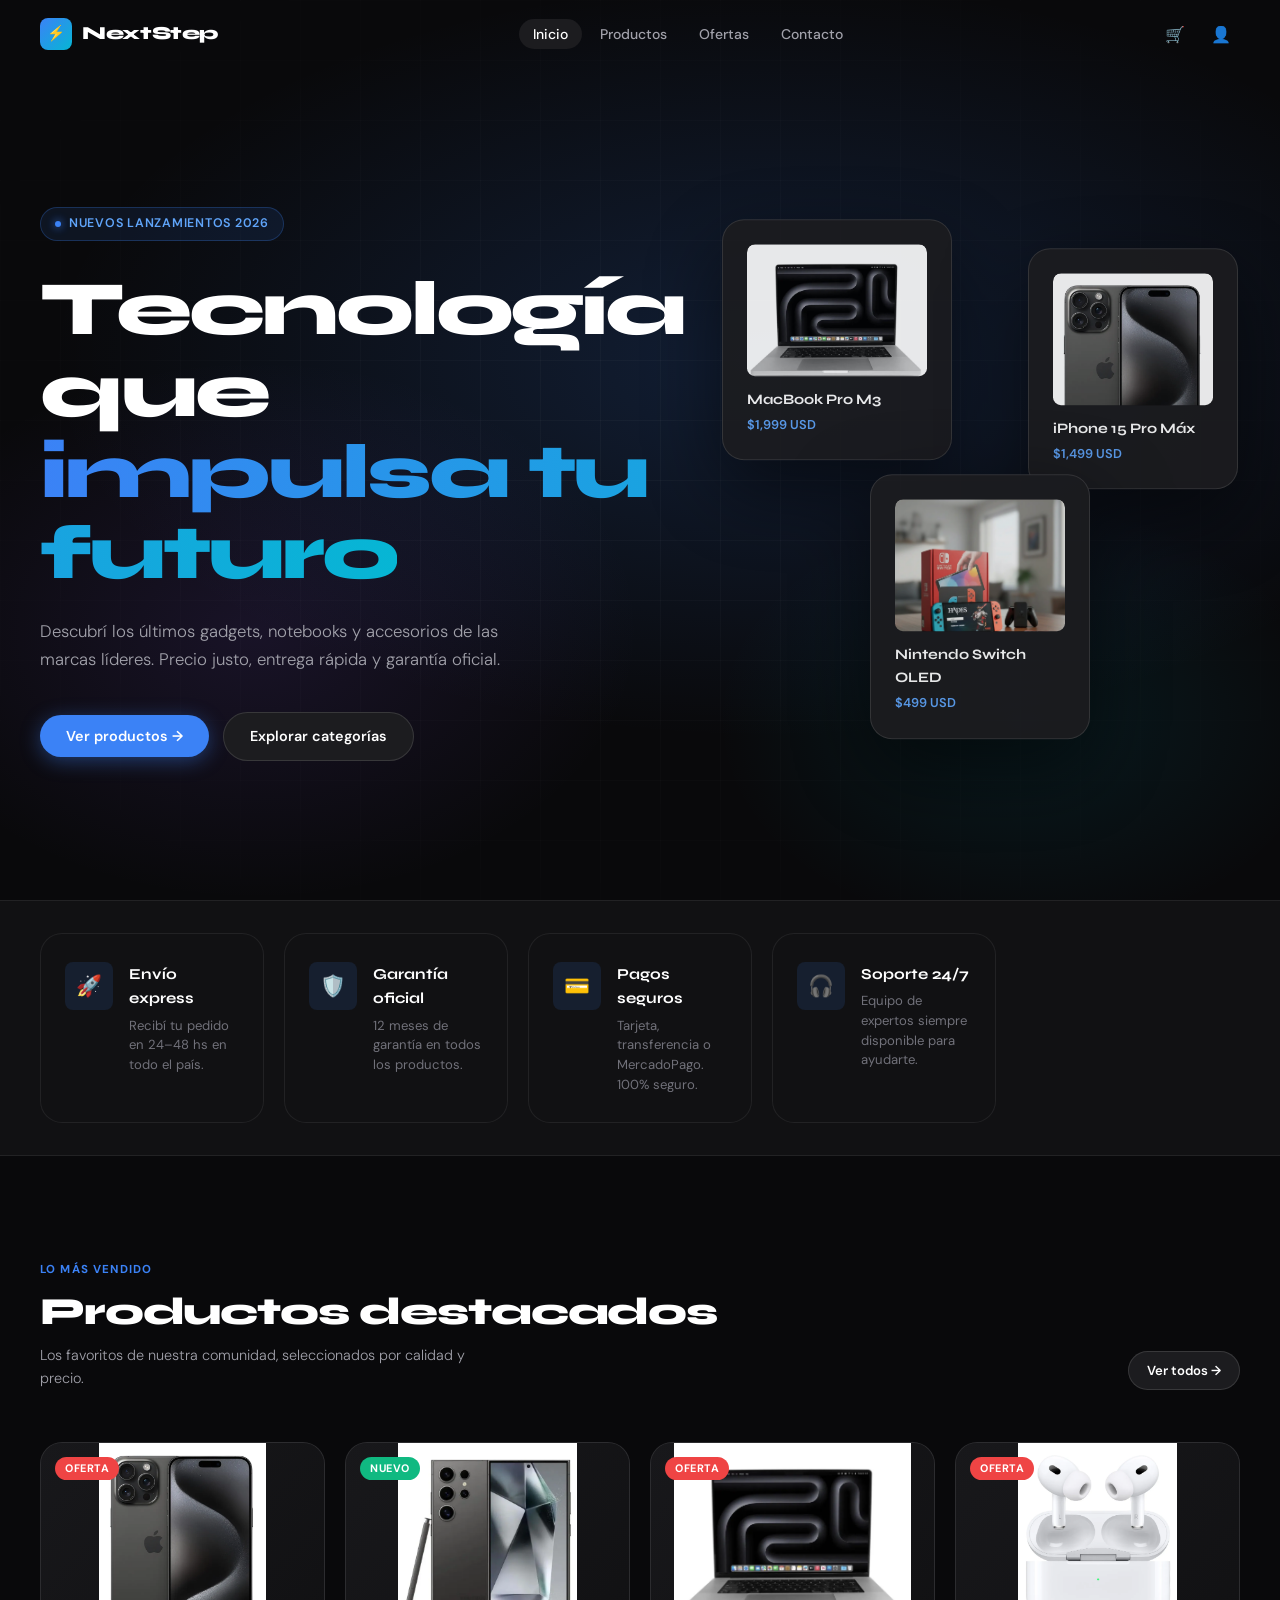
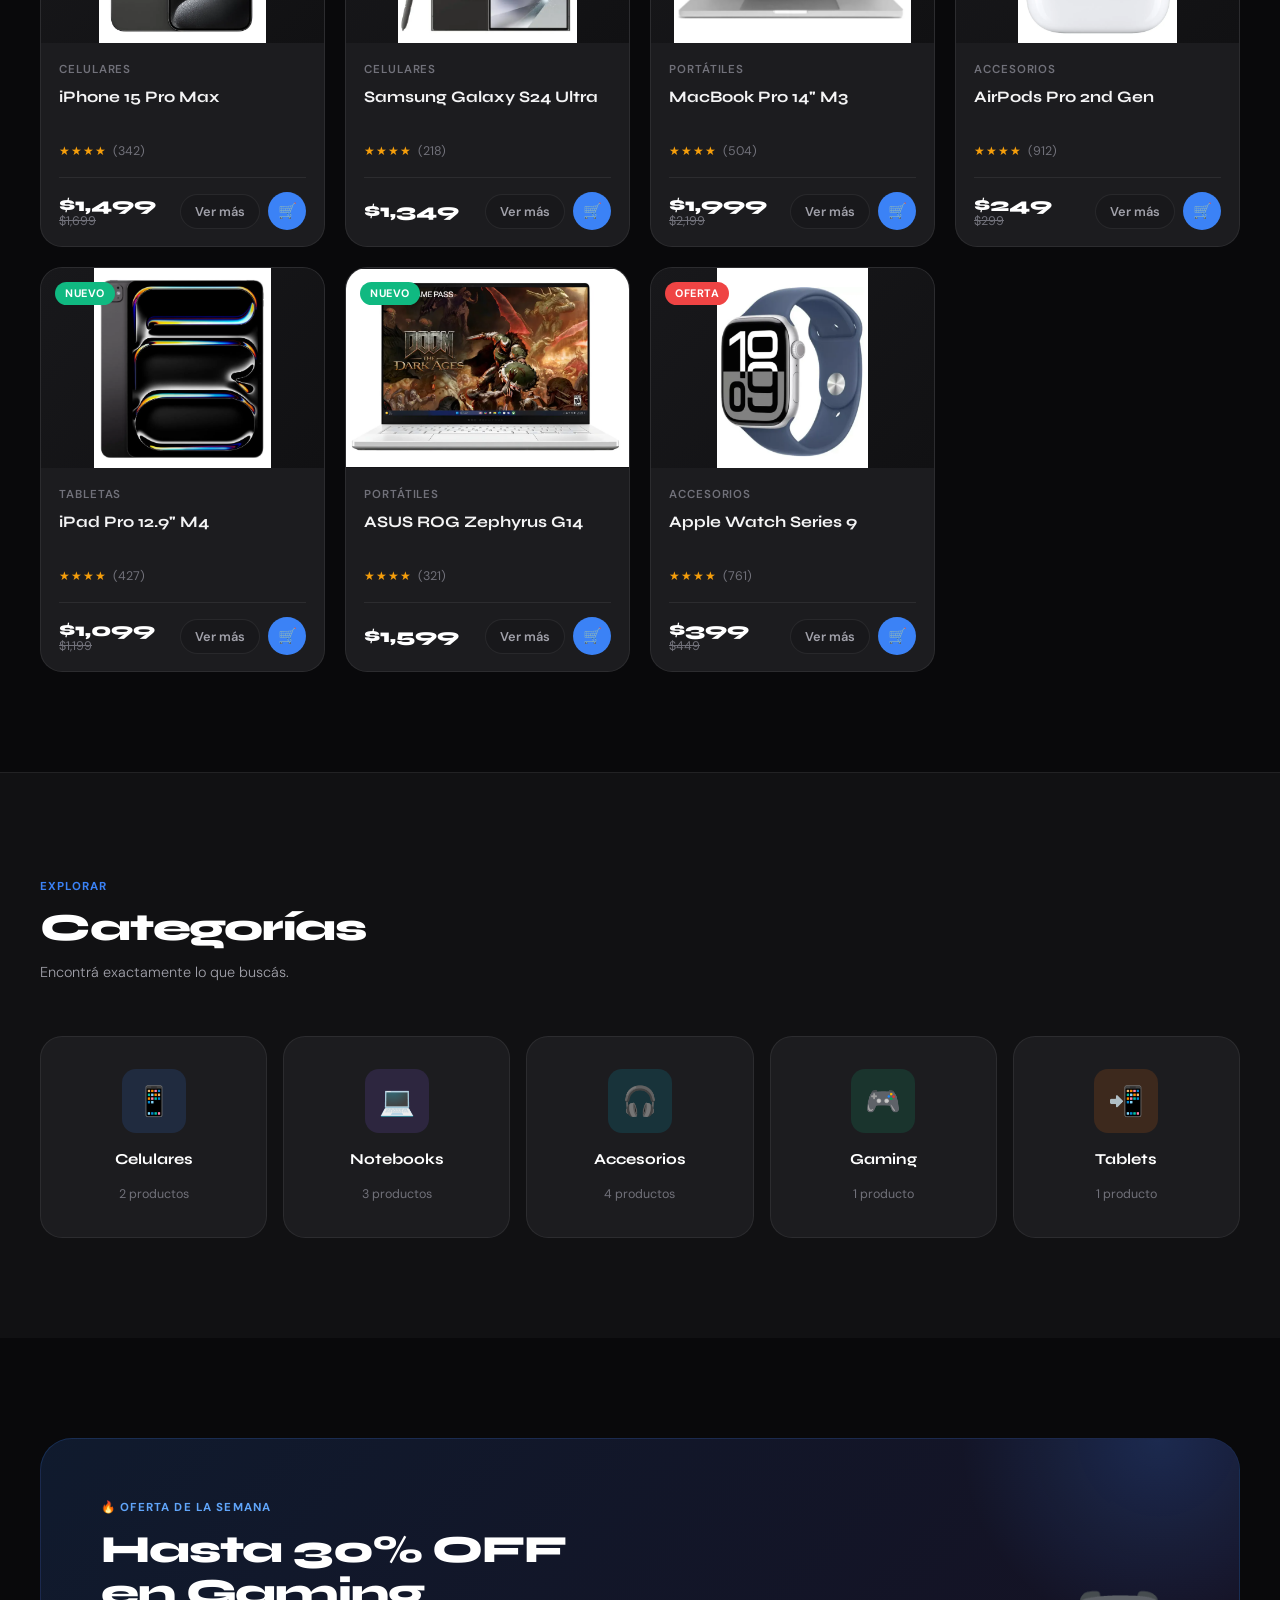
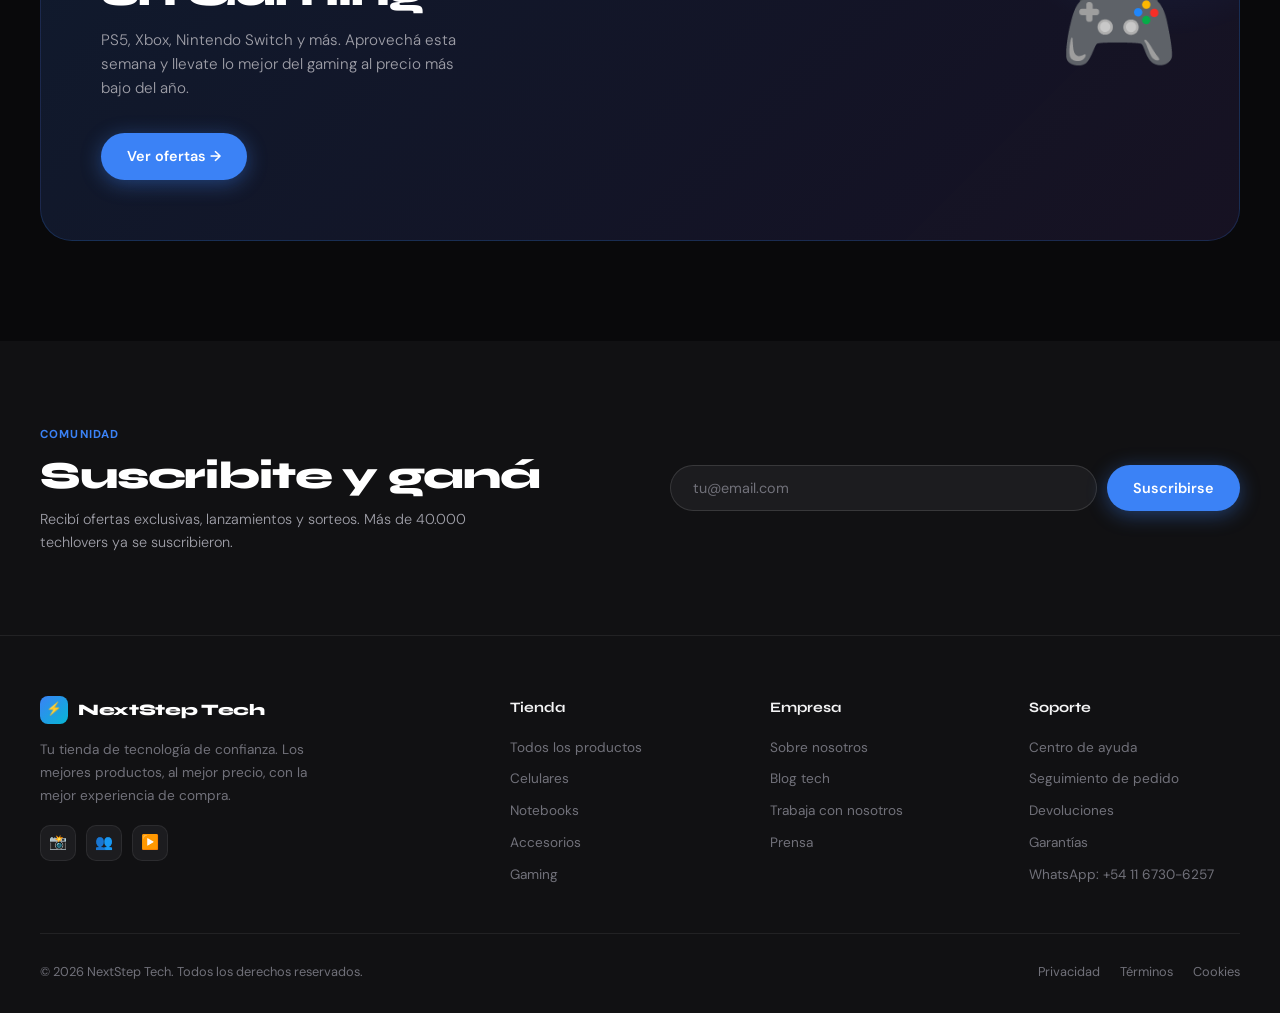
==== commit db758f33: "Finalización y limpieza de codigo" ====
--- a/Frontend/index.html
+++ b/Frontend/index.html
@@ -11,10 +11,10 @@
 </head>
 <body>
 
-  <nav class="navbar">
-    <div class="container nav-inner">
+  <nav class="barra-nav">
+    <div class="contenedor nav-interno">
       <a href="index.html" class="nav-logo">
-        <div class="nav-logo-icon">⚡</div>
+        <div class="nav-logo-icono">⚡</div>
         NextStep
       </a>
 
@@ -23,50 +23,50 @@
       </button>
 
       <ul class="nav-menu" id="nav-menu">
-        <li><a href="index.html"    class="nav-link">Inicio</a></li>
-        <li><a href="productos.html" class="nav-link">Productos</a></li>
-        <li><a href="productos.html" class="nav-link">Ofertas</a></li>
-        <li><a href="#contacto"     class="nav-link">Contacto</a></li>
+        <li><a href="index.html"    class="nav-enlace">Inicio</a></li>
+        <li><a href="productos.html" class="nav-enlace">Productos</a></li>
+        <li><a href="productos.html" class="nav-enlace">Ofertas</a></li>
+        <li><a href="#contacto"     class="nav-enlace">Contacto</a></li>
       </ul>
 
-      <div class="nav-actions">
-        <button class="nav-icon-btn" id="cart-open-btn" aria-label="Carrito">
+      <div class="nav-acciones">
+        <button class="nav-btn-icono" id="carrito-btn-abrir" aria-label="Carrito">
           🛒
-          <span class="cart-badge" style="display:none">0</span>
+          <span class="carrito-badge" style="display:none">0</span>
         </button>
-        <div class="user-menu-wrap" id="user-menu-wrap">
-          <button class="nav-icon-btn" id="user-menu-btn" aria-label="Usuario" aria-haspopup="true" aria-expanded="false">👤</button>
-          <div class="user-menu" id="user-menu" hidden></div>
+        <div class="menu-usuario-contenedor" id="menu-usuario-contenedor">
+          <button class="nav-btn-icono" id="menu-usuario-btn" aria-label="Usuario" aria-haspopup="true" aria-expanded="false">👤</button>
+          <div class="menu-usuario" id="menu-usuario" hidden></div>
         </div>
       </div>
     </div>
   </nav>
 
   <section class="hero">
-    <div class="hero-bg"></div>
-    <div class="hero-grid"></div>
-
-    <div class="container" style="position:relative; z-index:2;">
-      <div class="hero-content">
-        <div class="hero-badge">
-          <span class="hero-badge-dot"></span>
+    <div class="hero-fondo"></div>
+    <div class="hero-grilla"></div>
+
+    <div class="contenedor" style="position:relative; z-index:2;">
+      <div class="hero-contenido">
+        <div class="hero-etiqueta">
+          <span class="hero-etiqueta-punto"></span>
           Nuevos lanzamientos 2026
         </div>
 
-        <h1 class="hero-title">
+        <h1 class="hero-titulo">
           Tecnología que<br>
-          <span class="hero-title-accent">impulsa tu futuro</span>
+          <span class="hero-titulo-acento">impulsa tu futuro</span>
         </h1>
 
-        <p class="hero-sub">
+        <p class="hero-subtitulo">
           Descubrí los últimos gadgets, notebooks y accesorios de las marcas líderes. Precio justo, entrega rápida y garantía oficial.
         </p>
 
-        <div class="hero-ctas">
-          <button class="btn btn-primary" id="hero-cta">
+        <div class="hero-botones">
+          <button class="btn btn-primario" id="hero-cta">
             Ver productos →
           </button>
-          <a href="#categorias" class="btn btn-ghost">
+          <a href="#categorias" class="btn btn-fantasma">
             Explorar categorías
           </a>
         </div>
@@ -74,127 +74,127 @@
     </div>
 
     <div class="hero-visual">
-      <div class="hero-visual-inner">
-        <div class="device-card" data-product-id="3">
-          <div class="device-card-img"><span class="device-card-fallback">💻</span></div>
-          <div class="device-card-name">MacBook Pro M3</div>
-          <div class="device-card-price">$1,999 USD</div>
-        </div>
-        <div class="device-card" data-product-id="1">
-          <div class="device-card-img"><span class="device-card-fallback">📱</span></div>
-          <div class="device-card-name">iPhone 15 Pro Máx</div>
-          <div class="device-card-price">$1,499 USD</div>
-        </div>
-        <div class="device-card" data-product-id="9">
-          <div class="device-card-img"><span class="device-card-fallback">🎮</span></div>
-          <div class="device-card-name">Nintendo Switch OLED</div>
-          <div class="device-card-price">$499 USD</div>
-        </div>
-      </div>
-    </div>
-  </section>
-
-  <section style="padding: 32px 0; background: var(--bg2); border-top: 1px solid var(--border); border-bottom: 1px solid var(--border);">
-    <div class="container">
-      <div class="benefits-grid stagger-children">
-        <div class="benefit-card">
-          <div class="benefit-icon">🚀</div>
+      <div class="hero-visual-interno">
+        <div class="tarjeta-dispositivo" data-producto-id="3">
+          <div class="tarjeta-dispositivo-img"><span class="tarjeta-dispositivo-fallback">💻</span></div>
+          <div class="tarjeta-dispositivo-nombre">MacBook Pro M3</div>
+          <div class="tarjeta-dispositivo-precio">$1,999 USD</div>
+        </div>
+        <div class="tarjeta-dispositivo" data-producto-id="1">
+          <div class="tarjeta-dispositivo-img"><span class="tarjeta-dispositivo-fallback">📱</span></div>
+          <div class="tarjeta-dispositivo-nombre">iPhone 15 Pro Máx</div>
+          <div class="tarjeta-dispositivo-precio">$1,499 USD</div>
+        </div>
+        <div class="tarjeta-dispositivo" data-producto-id="9">
+          <div class="tarjeta-dispositivo-img"><span class="tarjeta-dispositivo-fallback">🎮</span></div>
+          <div class="tarjeta-dispositivo-nombre">Nintendo Switch OLED</div>
+          <div class="tarjeta-dispositivo-precio">$499 USD</div>
+        </div>
+      </div>
+    </div>
+  </section>
+
+  <section style="padding: 32px 0; background: var(--fondo2); border-top: 1px solid var(--borde); border-bottom: 1px solid var(--borde);">
+    <div class="contenedor">
+      <div class="grilla-beneficios hijos-escalonados">
+        <div class="tarjeta-beneficio">
+          <div class="beneficio-icono">🚀</div>
           <div>
-            <div class="benefit-title">Envío express</div>
-            <div class="benefit-desc">Recibí tu pedido en 24–48 hs en todo el país.</div>
-          </div>
-        </div>
-        <div class="benefit-card">
-          <div class="benefit-icon">🛡️</div>
+            <div class="beneficio-titulo">Envío express</div>
+            <div class="beneficio-descripcion">Recibí tu pedido en 24–48 hs en todo el país.</div>
+          </div>
+        </div>
+        <div class="tarjeta-beneficio">
+          <div class="beneficio-icono">🛡️</div>
           <div>
-            <div class="benefit-title">Garantía oficial</div>
-            <div class="benefit-desc">12 meses de garantía en todos los productos.</div>
-          </div>
-        </div>
-        <div class="benefit-card">
-          <div class="benefit-icon">💳</div>
+            <div class="beneficio-titulo">Garantía oficial</div>
+            <div class="beneficio-descripcion">12 meses de garantía en todos los productos.</div>
+          </div>
+        </div>
+        <div class="tarjeta-beneficio">
+          <div class="beneficio-icono">💳</div>
           <div>
-            <div class="benefit-title">Pagos seguros</div>
-            <div class="benefit-desc">Tarjeta, transferencia o MercadoPago. 100% seguro.</div>
-          </div>
-        </div>
-        <div class="benefit-card">
-          <div class="benefit-icon">🎧</div>
+            <div class="beneficio-titulo">Pagos seguros</div>
+            <div class="beneficio-descripcion">Tarjeta, transferencia o MercadoPago. 100% seguro.</div>
+          </div>
+        </div>
+        <div class="tarjeta-beneficio">
+          <div class="beneficio-icono">🎧</div>
           <div>
-            <div class="benefit-title">Soporte 24/7</div>
-            <div class="benefit-desc">Equipo de expertos siempre disponible para ayudarte.</div>
-          </div>
-        </div>
-      </div>
-    </div>
-  </section>
-
-  <section class="section" id="destacados">
-    <div class="container">
-      <div class="section-header fade-up">
-        <div>
-          <span class="section-label">Lo más vendido</span>
-          <h2 class="section-title">Productos destacados</h2>
-          <p class="section-sub">Los favoritos de nuestra comunidad, seleccionados por calidad y precio.</p>
-        </div>
-        <a href="productos.html" class="btn btn-ghost btn-sm">Ver todos →</a>
-      </div>
-
-      <div class="products-grid stagger-children" id="featured-grid">
+            <div class="beneficio-titulo">Soporte 24/7</div>
+            <div class="beneficio-descripcion">Equipo de expertos siempre disponible para ayudarte.</div>
+          </div>
+        </div>
+      </div>
+    </div>
+  </section>
+
+  <section class="seccion" id="destacados">
+    <div class="contenedor">
+      <div class="seccion-encabezado subir-fade">
+        <div>
+          <span class="seccion-etiqueta">Lo más vendido</span>
+          <h2 class="seccion-titulo">Productos destacados</h2>
+          <p class="seccion-subtitulo">Los favoritos de nuestra comunidad, seleccionados por calidad y precio.</p>
+        </div>
+        <a href="productos.html" class="btn btn-fantasma btn-sm">Ver todos →</a>
+      </div>
+
+      <div class="grilla-productos hijos-escalonados" id="grilla-destacados">
         <!-- Populated by JS -->
       </div>
     </div>
   </section>
 
-  <section class="section" id="categorias" style="background: var(--bg2); border-top: 1px solid var(--border);">
-    <div class="container">
-      <div class="section-header fade-up">
-        <div>
-          <span class="section-label">Explorar</span>
-          <h2 class="section-title">Categorías</h2>
-          <p class="section-sub">Encontrá exactamente lo que buscás.</p>
-        </div>
-      </div>
-
-      <div class="cats-grid stagger-children">
-        <div class="cat-card" data-cat="celulares">
-          <div class="cat-icon blue">📱</div>
-          <div class="cat-name">Celulares</div>
-          <div class="cat-count">4 productos</div>
-        </div>
-        <div class="cat-card" data-cat="notebooks">
-          <div class="cat-icon violet">💻</div>
-          <div class="cat-name">Notebooks</div>
-          <div class="cat-count">3 productos</div>
-        </div>
-        <div class="cat-card" data-cat="accesorios">
-          <div class="cat-icon cyan">🎧</div>
-          <div class="cat-name">Accesorios</div>
-          <div class="cat-count">4 productos</div>
-        </div>
-        <div class="cat-card" data-cat="gaming">
-          <div class="cat-icon green">🎮</div>
-          <div class="cat-name">Gaming</div>
-          <div class="cat-count">3 productos</div>
-        </div>
-        <div class="cat-card" data-cat="tablets">
-          <div class="cat-icon orange">📲</div>
-          <div class="cat-name">Tablets</div>
-          <div class="cat-count">2 productos</div>
-        </div>
-      </div>
-    </div>
-  </section>
-
-  <section class="section">
-    <div class="container">
-      <div class="promo-banner fade-up">
-        <div class="promo-text">
-          <div class="promo-label">🔥 Oferta de la semana</div>
-          <div class="promo-title">Hasta 30% OFF<br>en Gaming</div>
-          <p class="promo-sub">PS5, Xbox, Nintendo Switch y más. Aprovechá esta semana y llevate lo mejor del gaming al precio más bajo del año.</p>
+  <section class="seccion" id="categorias" style="background: var(--fondo2); border-top: 1px solid var(--borde);">
+    <div class="contenedor">
+      <div class="seccion-encabezado subir-fade">
+        <div>
+          <span class="seccion-etiqueta">Explorar</span>
+          <h2 class="seccion-titulo">Categorías</h2>
+          <p class="seccion-subtitulo">Encontrá exactamente lo que buscás.</p>
+        </div>
+      </div>
+
+      <div class="grilla-categorias hijos-escalonados">
+        <div class="tarjeta-categoria" data-cat="celulares">
+          <div class="categoria-icono azul">📱</div>
+          <div class="categoria-nombre">Celulares</div>
+          <div class="categoria-cantidad">4 productos</div>
+        </div>
+        <div class="tarjeta-categoria" data-cat="notebooks">
+          <div class="categoria-icono violeta">💻</div>
+          <div class="categoria-nombre">Notebooks</div>
+          <div class="categoria-cantidad">3 productos</div>
+        </div>
+        <div class="tarjeta-categoria" data-cat="accesorios">
+          <div class="categoria-icono cian">🎧</div>
+          <div class="categoria-nombre">Accesorios</div>
+          <div class="categoria-cantidad">4 productos</div>
+        </div>
+        <div class="tarjeta-categoria" data-cat="gaming">
+          <div class="categoria-icono verde">🎮</div>
+          <div class="categoria-nombre">Gaming</div>
+          <div class="categoria-cantidad">3 productos</div>
+        </div>
+        <div class="tarjeta-categoria" data-cat="tablets">
+          <div class="categoria-icono naranja">📲</div>
+          <div class="categoria-nombre">Tablets</div>
+          <div class="categoria-cantidad">2 productos</div>
+        </div>
+      </div>
+    </div>
+  </section>
+
+  <section class="seccion">
+    <div class="contenedor">
+      <div class="banner-promo subir-fade">
+        <div class="promo-texto">
+          <div class="promo-etiqueta">🔥 Oferta de la semana</div>
+          <div class="promo-titulo">Hasta 30% OFF<br>en Gaming</div>
+          <p class="promo-subtitulo">PS5, Xbox, Nintendo Switch y más. Aprovechá esta semana y llevate lo mejor del gaming al precio más bajo del año.</p>
           <br>
-          <a href="productos.html" class="btn btn-primary" style="margin-top: 8px;">Ver ofertas →</a>
+          <a href="productos.html" class="btn btn-primario" style="margin-top: 8px;">Ver ofertas →</a>
         </div>
         <div class="promo-cta">
           <span class="promo-emoji">🎮</span>
@@ -204,41 +204,41 @@
   </section>
 
   <section class="newsletter">
-    <div class="container">
-      <div class="newsletter-inner">
-        <div class="newsletter-text fade-up">
-          <span class="section-label">Comunidad</span>
-          <h2 class="section-title">Suscribite y ganá</h2>
-          <p class="section-sub">Recibí ofertas exclusivas, lanzamientos y sorteos. Más de 40.000 techlovers ya se suscribieron.</p>
-        </div>
-        <form class="newsletter-form fade-up" id="newsletter-form">
+    <div class="contenedor">
+      <div class="newsletter-interno">
+        <div class="newsletter-texto subir-fade">
+          <span class="seccion-etiqueta">Comunidad</span>
+          <h2 class="seccion-titulo">Suscribite y ganá</h2>
+          <p class="seccion-subtitulo">Recibí ofertas exclusivas, lanzamientos y sorteos. Más de 40.000 techlovers ya se suscribieron.</p>
+        </div>
+        <form class="newsletter-formulario subir-fade" id="newsletter-formulario">
           <input class="newsletter-input" type="email" placeholder="tu@email.com" required />
-          <button type="submit" class="btn btn-primary">Suscribirse</button>
+          <button type="submit" class="btn btn-primario">Suscribirse</button>
         </form>
       </div>
     </div>
   </section>
 
-  <footer class="footer" id="contacto">
-    <div class="container">
-      <div class="footer-grid">
-
-        <div class="footer-brand">
+  <footer class="pie-pagina" id="contacto">
+    <div class="contenedor">
+      <div class="pie-grilla">
+
+        <div class="pie-marca">
           <a href="index.html" class="nav-logo" style="font-size:1rem;">
-            <div class="nav-logo-icon" style="width:28px;height:28px;font-size:.8rem;">⚡</div>
+            <div class="nav-logo-icono" style="width:28px;height:28px;font-size:.8rem;">⚡</div>
             NextStep Tech
           </a>
           <p>Tu tienda de tecnología de confianza. Los mejores productos, al mejor precio, con la mejor experiencia de compra.</p>
-          <div class="social-links">
-            <a href="#" class="social-btn" aria-label="Instagram">📸</a>
-            <a href="#" class="social-btn" aria-label="Facebook">👥</a>
-            <a href="#" class="social-btn" aria-label="YouTube">▶️</a>
-          </div>
-        </div>
-
-        <div>
-          <div class="footer-col-title">Tienda</div>
-          <div class="footer-links">
+          <div class="enlaces-sociales">
+            <a href="#" class="btn-social" aria-label="Instagram">📸</a>
+            <a href="#" class="btn-social" aria-label="Facebook">👥</a>
+            <a href="#" class="btn-social" aria-label="YouTube">▶️</a>
+          </div>
+        </div>
+
+        <div>
+          <div class="pie-col-titulo">Tienda</div>
+          <div class="pie-enlaces">
             <a href="productos.html">Todos los productos</a>
             <a href="productos.html">Celulares</a>
             <a href="productos.html">Notebooks</a>
@@ -248,8 +248,8 @@
         </div>
 
         <div>
-          <div class="footer-col-title">Empresa</div>
-          <div class="footer-links">
+          <div class="pie-col-titulo">Empresa</div>
+          <div class="pie-enlaces">
             <a href="#">Sobre nosotros</a>
             <a href="#">Blog tech</a>
             <a href="#">Trabaja con nosotros</a>
@@ -258,8 +258,8 @@
         </div>
 
         <div>
-          <div class="footer-col-title">Soporte</div>
-          <div class="footer-links">
+          <div class="pie-col-titulo">Soporte</div>
+          <div class="pie-enlaces">
             <a href="#">Centro de ayuda</a>
             <a href="#">Seguimiento de pedido</a>
             <a href="#">Devoluciones</a>
@@ -272,9 +272,9 @@
 
       </div>
 
-      <div class="footer-bottom">
+      <div class="pie-inferior">
         <p>© 2026 NextStep Tech. Todos los derechos reservados.</p>
-        <div class="footer-bottom-links">
+        <div class="pie-inferior-enlaces">
           <a href="#">Privacidad</a>
           <a href="#">Términos</a>
           <a href="#">Cookies</a>
@@ -283,30 +283,30 @@
     </div>
   </footer>
 
-  <div class="cart-overlay" id="cart-overlay"></div>
-  <aside class="cart-drawer" id="cart-drawer" aria-label="Carrito">
-    <div class="cart-drawer-header">
-      <div class="cart-drawer-title">🛒 Mi carrito</div>
-      <button class="cart-close" id="cart-close-btn">✕</button>
-    </div>
-    <div class="cart-items" id="cart-items">
-      <div class="cart-empty">
-        <span class="cart-empty-icon">🛒</span>
+  <div class="carrito-overlay" id="carrito-overlay"></div>
+  <aside class="carrito-panel" id="carrito-panel" aria-label="Carrito">
+    <div class="carrito-panel-encabezado">
+      <div class="carrito-panel-titulo">🛒 Mi carrito</div>
+      <button class="carrito-cerrar" id="carrito-btn-cerrar">✕</button>
+    </div>
+    <div class="carrito-items" id="carrito-items">
+      <div class="carrito-vacio">
+        <span class="carrito-vacio-icono">🛒</span>
         <p>Tu carrito está vacío</p>
       </div>
     </div>
-    <div class="cart-footer">
-      <div class="cart-total">
-        <span class="cart-total-label">Total</span>
-        <span class="cart-total-value" id="cart-total-value">$0</span>
-      </div>
-      <button class="btn btn-primary btn-checkout" onclick="showToast('¡Redirigiendo al checkout! 🎉', '🚀')">
+    <div class="carrito-pie">
+      <div class="carrito-total">
+        <span class="carrito-total-etiqueta">Total</span>
+        <span class="carrito-total-valor" id="carrito-total-valor">$0</span>
+      </div>
+      <button class="btn btn-primario btn-checkout">
         Finalizar compra →
       </button>
     </div>
   </aside>
 
-  <div class="toast-container" id="toast-container"></div>
+  <div class="contenedor-toast" id="contenedor-toast"></div>
 
   <script src="../Backend/app.js"></script>
 </body>
--- a/Frontend/styles.css
+++ b/Frontend/styles.css
@@ -1,51 +1,51 @@
 @import url('https://fonts.googleapis.com/css2?family=Syne:wght@400;500;600;700;800&family=DM+Sans:ital,opsz,wght@0,9..40,300;0,9..40,400;0,9..40,500;0,9..40,600;1,9..40,300&display=swap');
 
 :root {
-  --bg:        #09090b;
-  --bg2:       #111113;
-  --bg3:       #18181b;
-  --surface:   #1c1c1f;
-  --border:    rgba(255,255,255,.07);
-  --border2:   rgba(255,255,255,.12);
-
-  --white:     #ffffff;
-  --gray-100:  #f4f4f5;
-  --gray-300:  #a1a1aa;
-  --gray-500:  #71717a;
-
-  --accent:    #3b82f6;
-  --accent-h:  #60a5fa;
-  --accent-glow: rgba(59,130,246,.35);
-
-  --cyan:      #06b6d4;
-  --violet:    #8b5cf6;
-
-  --radius-sm: 8px;
-  --radius:    14px;
-  --radius-lg: 22px;
-  --radius-xl: 32px;
-
-  --shadow-card: 0 2px 20px rgba(0,0,0,.5);
-  --shadow-glow: 0 0 40px var(--accent-glow);
-
-  --font-display: 'Syne', sans-serif;
-  --font-body:    'DM Sans', sans-serif;
+  --fondo:        #09090b;
+  --fondo2:       #111113;
+  --fondo3:       #18181b;
+  --superficie:   #1c1c1f;
+  --borde:    rgba(255,255,255,.07);
+  --borde2:   rgba(255,255,255,.12);
+
+  --blanco:     #ffffff;
+  --gris-100:  #f4f4f5;
+  --gris-300:  #a1a1aa;
+  --gris-500:  #71717a;
+
+  --acento:    #3b82f6;
+  --acento-h:  #60a5fa;
+  --acento-brillo: rgba(59,130,246,.35);
+
+  --cian:      #06b6d4;
+  --violeta:    #8b5cf6;
+
+  --radio-sm: 8px;
+  --radio:    14px;
+  --radio-lg: 22px;
+  --radio-xl: 32px;
+
+  --sombra-tarjeta: 0 2px 20px rgba(0,0,0,.5);
+  --sombra-brillo: 0 0 40px var(--acento-brillo);
+
+  --fuente-display: 'Syne', sans-serif;
+  --fuente-cuerpo:    'DM Sans', sans-serif;
 
   --nav-h: 68px;
-  --transition: .25s cubic-bezier(.4,0,.2,1);
-
-  --card-img-h:    200px;
-  --card-name-h:    44px;
-  --card-cat-h:     18px;
-  --card-rating-h:  22px;
+  --transicion: .25s cubic-bezier(.4,0,.2,1);
+
+  --tarjeta-img-h:    200px;
+  --tarjeta-nombre-h:    44px;
+  --tarjeta-cat-h:     18px;
+  --tarjeta-calificacion-h:  22px;
 }
 
 *, *::before, *::after { box-sizing: border-box; margin: 0; padding: 0; }
 html { scroll-behavior: smooth; -webkit-tap-highlight-color: transparent; }
 body {
-  background: var(--bg);
-  color: var(--white);
-  font-family: var(--font-body);
+  background: var(--fondo);
+  color: var(--blanco);
+  font-family: var(--fuente-cuerpo);
   font-size: 15px;
   line-height: 1.6;
   overflow-x: hidden;
@@ -54,15 +54,15 @@
 a { color: inherit; text-decoration: none; }
 ul { list-style: none; }
 img { display: block; max-width: 100%; }
-button { cursor: pointer; border: none; background: none; font-family: var(--font-body); }
-input, select { font-family: var(--font-body); }
+button { cursor: pointer; border: none; background: none; font-family: var(--fuente-cuerpo); }
+input, select { font-family: var(--fuente-cuerpo); }
 
 ::-webkit-scrollbar { width: 5px; }
-::-webkit-scrollbar-track { background: var(--bg); }
-::-webkit-scrollbar-thumb { background: var(--surface); border-radius: 99px; }
-
-.container { width: 100%; max-width: 1240px; margin: 0 auto; padding: 0 20px; }
-.sr-only { position: absolute; width: 1px; height: 1px; overflow: hidden; clip: rect(0,0,0,0); }
+::-webkit-scrollbar-track { background: var(--fondo); }
+::-webkit-scrollbar-thumb { background: var(--superficie); border-radius: 99px; }
+
+.contenedor { width: 100%; max-width: 1240px; margin: 0 auto; padding: 0 20px; }
+.solo-lectura { position: absolute; width: 1px; height: 1px; overflow: hidden; clip: rect(0,0,0,0); }
 
 body::before {
   content: '';
@@ -74,19 +74,22 @@
   z-index: 0;
 }
 
-.navbar {
+/* ══════════════════════════════════════════════════════════════
+   NAVBAR
+══════════════════════════════════════════════════════════════ */
+.barra-nav {
   position: fixed;
   top: 0; left: 0; right: 0;
   height: var(--nav-h);
   z-index: 1000;
-  transition: background var(--transition), backdrop-filter var(--transition), border-color var(--transition);
-}
-.navbar.scrolled {
+  transition: background var(--transicion), backdrop-filter var(--transicion), border-color var(--transicion);
+}
+.barra-nav.con-scroll {
   background: rgba(9,9,11,.8);
   backdrop-filter: blur(20px) saturate(180%);
-  border-bottom: 1px solid var(--border);
-}
-.nav-inner {
+  border-bottom: 1px solid var(--borde);
+}
+.nav-interno {
   display: flex;
   align-items: center;
   justify-content: space-between;
@@ -97,15 +100,15 @@
   display: flex;
   align-items: center;
   gap: 10px;
-  font-family: var(--font-display);
+  font-family: var(--fuente-display);
   font-weight: 800;
   font-size: 1.15rem;
   letter-spacing: -.02em;
   white-space: nowrap;
 }
-.nav-logo-icon {
+.nav-logo-icono {
   width: 32px; height: 32px;
-  background: linear-gradient(135deg, var(--accent), var(--cyan));
+  background: linear-gradient(135deg, var(--acento), var(--cian));
   border-radius: 8px;
   display: grid; place-items: center;
   font-size: .9rem;
@@ -117,28 +120,28 @@
   flex: 1;
   justify-content: center;
 }
-.nav-link {
+.nav-enlace {
   padding: 6px 14px;
   border-radius: 99px;
   font-size: .875rem;
   font-weight: 500;
-  color: var(--gray-300);
-  transition: color var(--transition), background var(--transition);
+  color: var(--gris-300);
+  transition: color var(--transicion), background var(--transicion);
   position: relative;
 }
-.nav-link:hover, .nav-link.active {
-  color: var(--white);
-  background: var(--surface);
-}
-.nav-actions { display: flex; align-items: center; gap: 8px; }
-.user-menu-wrap { position: relative; }
-.user-menu {
+.nav-enlace:hover, .nav-enlace.activo {
+  color: var(--blanco);
+  background: var(--superficie);
+}
+.nav-acciones { display: flex; align-items: center; gap: 8px; }
+.menu-usuario-contenedor { position: relative; }
+.menu-usuario {
   position: absolute;
   top: calc(100% + 10px);
   right: 0;
   width: 210px;
-  background: var(--surface);
-  border: 1px solid var(--border2);
+  background: var(--superficie);
+  border: 1px solid var(--borde2);
   border-radius: 12px;
   padding: 8px;
   display: flex;
@@ -147,67 +150,67 @@
   box-shadow: 0 24px 60px rgba(0,0,0,.55);
   z-index: 1100;
 }
-.user-menu[hidden] { display: none !important; }
-.user-menu-header {
+.menu-usuario[hidden] { display: none !important; }
+.menu-usuario-encabezado {
   font-size: .8rem;
-  color: var(--gray-300);
+  color: var(--gris-300);
   padding: 8px 10px 6px;
 }
-.user-menu-item {
+.menu-usuario-item {
   width: 100%;
   text-align: left;
-  color: var(--white);
+  color: var(--blanco);
   font-size: .85rem;
   padding: 10px;
   border-radius: 8px;
-  transition: background var(--transition), color var(--transition);
-}
-.user-menu-item:hover {
-  background: var(--bg3);
-}
-.user-menu-item.danger {
+  transition: background var(--transicion), color var(--transicion);
+}
+.menu-usuario-item:hover {
+  background: var(--fondo3);
+}
+.menu-usuario-item.peligro {
   color: #fda4af;
 }
-.user-menu-item.danger:hover {
+.menu-usuario-item.peligro:hover {
   background: rgba(244,63,94,.14);
   color: #fecdd3;
 }
-.user-menu-sep {
+.menu-usuario-separador {
   height: 1px;
-  background: var(--border);
+  background: var(--borde);
   margin: 4px 0;
 }
-.nav-icon-btn {
+.nav-btn-icono {
   width: 38px; height: 38px;
   border-radius: 99px;
   display: grid; place-items: center;
-  color: var(--gray-300);
-  transition: color var(--transition), background var(--transition);
+  color: var(--gris-300);
+  transition: color var(--transicion), background var(--transicion);
   position: relative;
   font-size: 1rem;
 }
-.nav-icon-btn:hover { color: var(--white); background: var(--surface); }
-.cart-badge {
+.nav-btn-icono:hover { color: var(--blanco); background: var(--superficie); }
+.carrito-badge {
   position: absolute;
   top: 4px; right: 4px;
   width: 16px; height: 16px;
-  background: var(--accent);
+  background: var(--acento);
   border-radius: 99px;
   font-size: .6rem;
   font-weight: 700;
   display: grid; place-items: center;
   color: #fff;
-  border: 2px solid var(--bg);
+  border: 2px solid var(--fondo);
   transition: transform .2s;
 }
-.cart-badge.pop { transform: scale(1.3); }
+.carrito-badge.pop { transform: scale(1.3); }
 
 .nav-toggle {
   display: none;
   width: 38px; height: 38px;
   border-radius: 99px;
   align-items: center; justify-content: center;
-  color: var(--gray-300);
+  color: var(--gris-300);
   flex-direction: column;
   gap: 5px;
   padding: 8px;
@@ -219,10 +222,13 @@
   border-radius: 2px;
   transition: transform .3s, opacity .3s;
 }
-.nav-toggle.open span:nth-child(1) { transform: translateY(6.5px) rotate(45deg); }
-.nav-toggle.open span:nth-child(2) { opacity: 0; }
-.nav-toggle.open span:nth-child(3) { transform: translateY(-6.5px) rotate(-45deg); }
-
+.nav-toggle.abierto span:nth-child(1) { transform: translateY(6.5px) rotate(45deg); }
+.nav-toggle.abierto span:nth-child(2) { opacity: 0; }
+.nav-toggle.abierto span:nth-child(3) { transform: translateY(-6.5px) rotate(-45deg); }
+
+/* ══════════════════════════════════════════════════════════════
+   HERO
+══════════════════════════════════════════════════════════════ */
 .hero {
   min-height: 100vh;
   display: flex;
@@ -231,16 +237,16 @@
   overflow: hidden;
   padding-top: var(--nav-h);
 }
-.hero-bg {
+.hero-fondo {
   position: absolute;
   inset: 0;
   background:
     radial-gradient(ellipse 80% 60% at 60% 40%, rgba(59,130,246,.18) 0%, transparent 70%),
     radial-gradient(ellipse 50% 50% at 20% 70%, rgba(139,92,246,.12) 0%, transparent 60%),
     radial-gradient(ellipse 40% 40% at 80% 80%, rgba(6,182,212,.1) 0%, transparent 60%),
-    var(--bg);
-}
-.hero-grid {
+    var(--fondo);
+}
+.hero-grilla {
   position: absolute;
   inset: 0;
   background-image:
@@ -249,12 +255,12 @@
   background-size: 60px 60px;
   mask-image: radial-gradient(ellipse 70% 70% at 50% 50%, black 0%, transparent 100%);
 }
-.hero-content {
+.hero-contenido {
   position: relative;
   z-index: 2;
   max-width: 680px;
 }
-.hero-badge {
+.hero-etiqueta {
   display: inline-flex;
   align-items: center;
   gap: 8px;
@@ -264,45 +270,45 @@
   padding: 6px 14px;
   font-size: .78rem;
   font-weight: 600;
-  color: var(--accent-h);
+  color: var(--acento-h);
   letter-spacing: .06em;
   text-transform: uppercase;
   margin-bottom: 28px;
 }
-.hero-badge-dot {
+.hero-etiqueta-punto {
   width: 6px; height: 6px;
-  background: var(--accent);
-  border-radius: 99px;
-  box-shadow: 0 0 8px var(--accent);
-  animation: pulse-dot 2s infinite;
-}
-@keyframes pulse-dot {
+  background: var(--acento);
+  border-radius: 99px;
+  box-shadow: 0 0 8px var(--acento);
+  animation: pulso-punto 2s infinite;
+}
+@keyframes pulso-punto {
   0%, 100% { opacity: 1; }
   50% { opacity: .4; }
 }
-.hero-title {
-  font-family: var(--font-display);
+.hero-titulo {
+  font-family: var(--fuente-display);
   font-size: clamp(2.6rem, 6vw, 5rem);
   font-weight: 800;
   line-height: 1.06;
   letter-spacing: -.04em;
   margin-bottom: 22px;
 }
-.hero-title-accent {
-  background: linear-gradient(90deg, var(--accent), var(--cyan));
+.hero-titulo-acento {
+  background: linear-gradient(90deg, var(--acento), var(--cian));
   -webkit-background-clip: text;
   -webkit-text-fill-color: transparent;
   background-clip: text;
 }
-.hero-sub {
+.hero-subtitulo {
   font-size: 1.05rem;
-  color: var(--gray-300);
+  color: var(--gris-300);
   line-height: 1.7;
   max-width: 500px;
   margin-bottom: 38px;
   font-weight: 300;
 }
-.hero-ctas { display: flex; align-items: center; gap: 14px; flex-wrap: wrap; }
+.hero-botones { display: flex; align-items: center; gap: 14px; flex-wrap: wrap; }
 
 .hero-visual {
   position: absolute;
@@ -312,37 +318,40 @@
   pointer-events: none;
   opacity: .9;
 }
-.hero-visual-inner { position: relative; width: 100%; padding-top: 86%; }
-.device-card {
+.hero-visual-interno { position: relative; width: 100%; padding-top: 86%; }
+.tarjeta-dispositivo {
   position: absolute;
-  background: var(--surface);
-  border: 1px solid var(--border2);
-  border-radius: var(--radius-lg);
+  background: var(--superficie);
+  border: 1px solid var(--borde2);
+  border-radius: var(--radio-lg);
   padding: 24px;
   box-shadow: 0 30px 80px rgba(0,0,0,.6);
-  animation: float 6s ease-in-out infinite;
+  animation: flotar 6s ease-in-out infinite;
   display: flex;
   flex-direction: column;
 }
-.device-card:nth-child(1) { width: 230px; top: 2%; left: 4%; animation-delay: 0s; }
-.device-card:nth-child(2) { width: 210px; top: 8%; right: 4%;  animation-delay: -2s; }
-.device-card:nth-child(3) { width: 220px; bottom: -10%; left: 170px; animation-delay: -4s; }
-@keyframes float { 0%, 100% { transform: translateY(0px); } 50% { transform: translateY(-16px); } }
-.device-card-img {
+.tarjeta-dispositivo:nth-child(1) { width: 230px; top: 2%; left: 4%; animation-delay: 0s; }
+.tarjeta-dispositivo:nth-child(2) { width: 210px; top: 8%; right: 4%;  animation-delay: -2s; }
+.tarjeta-dispositivo:nth-child(3) { width: 220px; bottom: -10%; left: 170px; animation-delay: -4s; }
+@keyframes flotar { 0%, 100% { transform: translateY(0px); } 50% { transform: translateY(-16px); } }
+.tarjeta-dispositivo-img {
   width: 100%; height: 132px;
-  background: linear-gradient(135deg, var(--bg3), var(--bg2));
-  border-radius: var(--radius-sm);
+  background: linear-gradient(135deg, var(--fondo3), var(--fondo2));
+  border-radius: var(--radio-sm);
   display: grid; place-items: center;
   font-size: 2.5rem;
   margin-bottom: 12px;
   overflow: hidden;
   position: relative;
 }
-.device-card-img img { width: 100%; height: 100%; object-fit: cover; border-radius: inherit; }
-.device-card-fallback { position: absolute; inset: 0; display: grid; place-items: center; }
-.device-card-name { font-family: var(--font-display); font-weight: 700; font-size: .9rem; margin-bottom: 4px; }
-.device-card-price { font-size: .8rem; color: var(--accent-h); font-weight: 600; }
-
+.tarjeta-dispositivo-img img { width: 100%; height: 100%; object-fit: cover; border-radius: inherit; }
+.tarjeta-dispositivo-fallback { position: absolute; inset: 0; display: grid; place-items: center; }
+.tarjeta-dispositivo-nombre { font-family: var(--fuente-display); font-weight: 700; font-size: .9rem; margin-bottom: 4px; }
+.tarjeta-dispositivo-precio { font-size: .8rem; color: var(--acento-h); font-weight: 600; }
+
+/* ══════════════════════════════════════════════════════════════
+   BOTONES
+══════════════════════════════════════════════════════════════ */
 .btn {
   display: inline-flex;
   align-items: center;
@@ -351,20 +360,23 @@
   border-radius: 99px;
   font-weight: 600;
   font-size: .9rem;
-  transition: transform var(--transition), box-shadow var(--transition), background var(--transition), color var(--transition);
+  transition: transform var(--transicion), box-shadow var(--transicion), background var(--transicion), color var(--transicion);
   white-space: nowrap;
 }
 .btn:hover { transform: translateY(-2px); }
 .btn:active { transform: translateY(0); }
-.btn-primary { background: var(--accent); color: #fff; box-shadow: 0 4px 20px rgba(59,130,246,.4); }
-.btn-primary:hover { background: var(--accent-h); box-shadow: 0 8px 30px rgba(59,130,246,.55); }
-.btn-ghost { background: var(--surface); color: var(--white); border: 1px solid var(--border2); }
-.btn-ghost:hover { background: var(--bg3); border-color: rgba(255,255,255,.2); }
+.btn-primario { background: var(--acento); color: #fff; box-shadow: 0 4px 20px rgba(59,130,246,.4); }
+.btn-primario:hover { background: var(--acento-h); box-shadow: 0 8px 30px rgba(59,130,246,.55); }
+.btn-fantasma { background: var(--superficie); color: var(--blanco); border: 1px solid var(--borde2); }
+.btn-fantasma:hover { background: var(--fondo3); border-color: rgba(255,255,255,.2); }
 .btn-sm { padding: 8px 18px; font-size: .82rem; }
-.btn-icon { padding: 10px 18px; }
-
-.section { padding: 100px 0; }
-.section-header {
+.btn-icono { padding: 10px 18px; }
+
+/* ══════════════════════════════════════════════════════════════
+   SECCIONES
+══════════════════════════════════════════════════════════════ */
+.seccion { padding: 100px 0; }
+.seccion-encabezado {
   display: flex;
   align-items: flex-end;
   justify-content: space-between;
@@ -372,58 +384,61 @@
   margin-bottom: 52px;
   flex-wrap: wrap;
 }
-.section-label {
+.seccion-etiqueta {
   display: inline-block;
   font-size: .72rem;
   font-weight: 700;
   letter-spacing: .1em;
   text-transform: uppercase;
-  color: var(--accent);
+  color: var(--acento);
   margin-bottom: 10px;
 }
-.section-title {
-  font-family: var(--font-display);
+.seccion-titulo {
+  font-family: var(--fuente-display);
   font-size: clamp(1.7rem, 3.5vw, 2.4rem);
   font-weight: 800;
   letter-spacing: -.03em;
   line-height: 1.15;
 }
-.section-sub {
-  color: var(--gray-300);
+.seccion-subtitulo {
+  color: var(--gris-300);
   font-size: .9rem;
   margin-top: 10px;
   max-width: 460px;
   font-weight: 300;
 }
 
-.products-grid {
+/* ══════════════════════════════════════════════════════════════
+   GRILLA DE PRODUCTOS
+══════════════════════════════════════════════════════════════ */
+.grilla-productos {
   display: grid;
   grid-template-columns: repeat(auto-fill, minmax(260px, 1fr));
   gap: 20px;
   align-items: stretch;
 }
 
-.product-card {
-  background: var(--surface);
-  border: 1px solid var(--border);
-  border-radius: var(--radius-lg);
+.tarjeta-producto {
+  background: var(--superficie);
+  border: 1px solid var(--borde);
+  border-radius: var(--radio-lg);
   overflow: hidden;
-  transition: transform var(--transition), border-color var(--transition), box-shadow var(--transition);
+  transition: transform var(--transicion), border-color var(--transicion), box-shadow var(--transicion);
   position: relative;
   display: flex;
   flex-direction: column;
   height: 100%;
 }
-.product-card:hover {
+.tarjeta-producto:hover {
   transform: translateY(-6px);
-  border-color: var(--border2);
+  border-color: var(--borde2);
   box-shadow: 0 20px 60px rgba(0,0,0,.5);
 }
 
-.product-card-badge {
+.tarjeta-producto-badge {
   position: absolute;
   top: 14px; left: 14px;
-  background: var(--accent);
+  background: var(--acento);
   color: #fff;
   font-size: .68rem;
   font-weight: 700;
@@ -433,12 +448,12 @@
   border-radius: 99px;
   z-index: 2;
 }
-.product-card-badge.offer { background: #ef4444; }
-.product-card-badge.new   { background: #10b981; }
-
-.product-card-img {
+.tarjeta-producto-badge.oferta { background: #ef4444; }
+.tarjeta-producto-badge.nuevo   { background: #10b981; }
+
+.tarjeta-producto-img {
   width: 100%;
-  height: var(--card-img-h);
+  height: var(--tarjeta-img-h);
   flex-shrink: 0;
   background: linear-gradient(135deg, #18181b, #111113);
   display: flex;
@@ -448,14 +463,14 @@
   position: relative;
   overflow: hidden;
 }
-.product-card-img img {
+.tarjeta-producto-img img {
   width: 100%;
   height: 100%;
   object-fit: contain;
   object-position: center;
 }
 
-.media-nav {
+.nav-multimedia {
   position: absolute;
   top: 50%;
   transform: translateY(-50%);
@@ -471,25 +486,25 @@
   line-height: 1;
   z-index: 3;
   opacity: 0;
-  transition: opacity var(--transition), background var(--transition), transform var(--transition);
-}
-.media-nav-prev { left: 8px; }
-.media-nav-next { right: 8px; }
-.product-card:hover .media-nav { opacity: 1; }
-.media-nav:hover {
+  transition: opacity var(--transicion), background var(--transicion), transform var(--transicion);
+}
+.nav-multimedia-anterior { left: 8px; }
+.nav-multimedia-siguiente { right: 8px; }
+.tarjeta-producto:hover .nav-multimedia { opacity: 1; }
+.nav-multimedia:hover {
   background: rgba(59,130,246,.85);
   transform: translateY(-50%) scale(1.05);
 }
 
-.product-card-body {
+.tarjeta-producto-cuerpo {
   padding: 18px 18px 16px;
   flex: 1;
   display: flex;
   flex-direction: column;
 }
 
-.product-card-cat {
-  height: var(--card-cat-h);
+.tarjeta-producto-cat {
+  height: var(--tarjeta-cat-h);
   display: flex;
   align-items: center;
   font-size: .72rem;
@@ -497,19 +512,19 @@
   font-weight: 600;
   letter-spacing: .08em;
   text-transform: uppercase;
-  color: var(--gray-500);
+  color: var(--gris-500);
   overflow: hidden;
   margin-bottom: 8px;
   flex-shrink: 0;
 }
 
-.product-card-name {
-  height: var(--card-name-h);
-  font-family: var(--font-display);
+.tarjeta-producto-nombre {
+  height: var(--tarjeta-nombre-h);
+  font-family: var(--fuente-display);
   font-weight: 700;
   font-size: 1rem;
   line-height: 1.3;
-  color: var(--gray-100);
+  color: var(--gris-100);
   display: -webkit-box;
   line-clamp: 2;
   -webkit-line-clamp: 2;
@@ -519,8 +534,8 @@
   flex-shrink: 0;
 }
 
-.product-card-rating {
-  height: var(--card-rating-h);
+.tarjeta-producto-calificacion {
+  height: var(--tarjeta-calificacion-h);
   display: flex;
   align-items: center;
   gap: 6px;
@@ -528,146 +543,155 @@
   overflow: hidden;
   flex-shrink: 0;
 }
-.stars        { color: #f59e0b; letter-spacing: 1px; }
-.rating-count { color: var(--gray-500); }
-
-.product-card-spacer { flex: 1; }
-
-.product-card-footer {
+.estrellas        { color: #f59e0b; letter-spacing: 1px; }
+.cantidad-resenas { color: var(--gris-500); }
+
+.tarjeta-producto-espacio { flex: 1; }
+
+.tarjeta-producto-pie {
   display: flex;
   align-items: center;
   justify-content: space-between;
   gap: 10px;
   margin-top: 14px;
   padding-top: 14px;
-  border-top: 1px solid var(--border);
+  border-top: 1px solid var(--borde);
   flex-shrink: 0;
 }
 
-.product-card-price {
+.tarjeta-producto-precio {
   display: flex;
   flex-direction: column;
   gap: 1px;
   flex-shrink: 0;
 }
-.price-current {
-  font-family: var(--font-display);
+.precio-actual {
+  font-family: var(--fuente-display);
   font-weight: 800;
   font-size: 1.2rem;
-  color: var(--white);
+  color: var(--blanco);
   line-height: 1;
 }
-.price-original {
+.precio-original {
   font-size: .78rem;
-  color: var(--gray-500);
+  color: var(--gris-500);
   text-decoration: line-through;
   line-height: 1;
 }
 
-.product-card-actions {
+.tarjeta-producto-acciones {
   display: flex;
   align-items: center;
   gap: 8px;
   flex-shrink: 0;
 }
-.btn-cart {
+.btn-carrito {
   width: 38px; height: 38px;
   border-radius: 99px;
-  background: var(--accent);
+  background: var(--acento);
   color: #fff;
   display: grid; place-items: center;
   font-size: .95rem;
   flex-shrink: 0;
-  transition: background var(--transition), transform var(--transition), box-shadow var(--transition);
-}
-.btn-cart:hover {
-  background: var(--accent-h);
+  transition: background var(--transicion), transform var(--transicion), box-shadow var(--transicion);
+}
+.btn-carrito:hover {
+  background: var(--acento-h);
   transform: scale(1.1);
   box-shadow: 0 4px 16px rgba(59,130,246,.5);
 }
-.btn-detail {
+.btn-detalle {
   padding: 8px 14px;
   border-radius: 99px;
-  background: var(--bg3);
-  color: var(--gray-300);
+  background: var(--fondo3);
+  color: var(--gris-300);
   font-size: .8rem;
   font-weight: 600;
-  border: 1px solid var(--border);
+  border: 1px solid var(--borde);
   white-space: nowrap;
-  transition: color var(--transition), border-color var(--transition), background var(--transition);
-}
-.btn-detail:hover { color: var(--white); border-color: var(--border2); background: var(--surface); }
-
-.cats-grid {
+  transition: color var(--transicion), border-color var(--transicion), background var(--transicion);
+}
+.btn-detalle:hover { color: var(--blanco); border-color: var(--borde2); background: var(--superficie); }
+
+/* ══════════════════════════════════════════════════════════════
+   CATEGORÍAS
+══════════════════════════════════════════════════════════════ */
+.grilla-categorias {
   display: grid;
   grid-template-columns: repeat(auto-fill, minmax(200px, 1fr));
   gap: 16px;
 }
-.cat-card {
-  background: var(--surface);
-  border: 1px solid var(--border);
-  border-radius: var(--radius-lg);
+.tarjeta-categoria {
+  background: var(--superficie);
+  border: 1px solid var(--borde);
+  border-radius: var(--radio-lg);
   padding: 32px 20px;
   display: flex;
   flex-direction: column;
   align-items: center;
   gap: 14px;
   cursor: pointer;
-  transition: transform var(--transition), border-color var(--transition), box-shadow var(--transition);
+  transition: transform var(--transicion), border-color var(--transicion), box-shadow var(--transicion);
   text-align: center;
 }
-.cat-card:hover {
+.tarjeta-categoria:hover {
   transform: translateY(-5px);
-  border-color: var(--accent);
+  border-color: var(--acento);
   box-shadow: 0 0 30px rgba(59,130,246,.15);
 }
-.cat-icon {
+.categoria-icono {
   width: 64px; height: 64px;
-  border-radius: var(--radius);
+  border-radius: var(--radio);
   display: grid; place-items: center;
   font-size: 1.8rem;
-  transition: transform var(--transition);
-}
-.cat-card:hover .cat-icon { transform: scale(1.1) rotate(-5deg); }
-.cat-icon.blue   { background: rgba(59,130,246,.15); }
-.cat-icon.violet { background: rgba(139,92,246,.15); }
-.cat-icon.cyan   { background: rgba(6,182,212,.15); }
-.cat-icon.green  { background: rgba(16,185,129,.15); }
-.cat-icon.orange { background: rgba(249,115,22,.15); }
-.cat-name  { font-family: var(--font-display); font-weight: 700; font-size: .95rem; }
-.cat-count { font-size: .78rem; color: var(--gray-500); }
-
-.benefits-grid {
+  transition: transform var(--transicion);
+}
+.tarjeta-categoria:hover .categoria-icono { transform: scale(1.1) rotate(-5deg); }
+.categoria-icono.azul   { background: rgba(59,130,246,.15); }
+.categoria-icono.violeta { background: rgba(139,92,246,.15); }
+.categoria-icono.cian   { background: rgba(6,182,212,.15); }
+.categoria-icono.verde  { background: rgba(16,185,129,.15); }
+.categoria-icono.naranja { background: rgba(249,115,22,.15); }
+.categoria-nombre  { font-family: var(--fuente-display); font-weight: 700; font-size: .95rem; }
+.categoria-cantidad { font-size: .78rem; color: var(--gris-500); }
+
+/* ══════════════════════════════════════════════════════════════
+   BENEFICIOS
+══════════════════════════════════════════════════════════════ */
+.grilla-beneficios {
   display: grid;
   grid-template-columns: repeat(auto-fill, minmax(220px, 1fr));
   gap: 20px;
 }
-.benefit-card {
-  background: var(--bg2);
-  border: 1px solid var(--border);
-  border-radius: var(--radius-lg);
+.tarjeta-beneficio {
+  background: var(--fondo2);
+  border: 1px solid var(--borde);
+  border-radius: var(--radio-lg);
   padding: 28px 24px;
   display: flex;
   gap: 16px;
   align-items: flex-start;
-  transition: border-color var(--transition), box-shadow var(--transition);
-}
-.benefit-card:hover { border-color: var(--border2); box-shadow: 0 8px 30px rgba(0,0,0,.3); }
-.benefit-icon {
+  transition: border-color var(--transicion), box-shadow var(--transicion);
+}
+.tarjeta-beneficio:hover { border-color: var(--borde2); box-shadow: 0 8px 30px rgba(0,0,0,.3); }
+.beneficio-icono {
   width: 48px; height: 48px;
-  border-radius: var(--radius-sm);
+  border-radius: var(--radio-sm);
   background: rgba(59,130,246,.12);
   display: grid; place-items: center;
   font-size: 1.3rem;
   flex-shrink: 0;
 }
-.benefit-title { font-family: var(--font-display); font-weight: 700; font-size: .95rem; margin-bottom: 5px; }
-.benefit-desc  { font-size: .82rem; color: var(--gray-500); line-height: 1.5; }
-
-.promo-banner {
+.beneficio-titulo { font-family: var(--fuente-display); font-weight: 700; font-size: .95rem; margin-bottom: 5px; }
+.beneficio-descripcion  { font-size: .82rem; color: var(--gris-500); line-height: 1.5; }
+
+/* ══════════════════════════════════════════════════════════════
+   BANNER PROMO
+══════════════════════════════════════════════════════════════ */
+.banner-promo {
   background: linear-gradient(135deg, rgba(59,130,246,.15), rgba(139,92,246,.1));
   border: 1px solid rgba(59,130,246,.2);
-  border-radius: var(--radius-xl);
+  border-radius: var(--radio-xl);
   padding: 60px;
   display: flex;
   align-items: center;
@@ -676,7 +700,7 @@
   overflow: hidden;
   position: relative;
 }
-.promo-banner::before {
+.banner-promo::before {
   content: '';
   position: absolute;
   top: -50%; right: -10%;
@@ -684,112 +708,122 @@
   background: radial-gradient(circle, rgba(59,130,246,.2), transparent 70%);
   pointer-events: none;
 }
-.promo-text  { position: relative; }
-.promo-label { font-size: .72rem; font-weight: 700; letter-spacing: .1em; text-transform: uppercase; color: var(--accent-h); margin-bottom: 12px; }
-.promo-title { font-family: var(--font-display); font-size: clamp(1.8rem, 3vw, 2.6rem); font-weight: 800; letter-spacing: -.03em; line-height: 1.1; margin-bottom: 14px; }
-.promo-sub   { color: var(--gray-300); font-weight: 300; max-width: 380px; font-size: .95rem; }
+.promo-texto  { position: relative; }
+.promo-etiqueta { font-size: .72rem; font-weight: 700; letter-spacing: .1em; text-transform: uppercase; color: var(--acento-h); margin-bottom: 12px; }
+.promo-titulo { font-family: var(--fuente-display); font-size: clamp(1.8rem, 3vw, 2.6rem); font-weight: 800; letter-spacing: -.03em; line-height: 1.1; margin-bottom: 14px; }
+.promo-subtitulo   { color: var(--gris-300); font-weight: 300; max-width: 380px; font-size: .95rem; }
 .promo-cta   { position: relative; flex-shrink: 0; }
-.promo-emoji { font-size: 6rem; line-height: 1; display: block; margin-bottom: 20px; text-align: center; animation: float 4s ease-in-out infinite; }
-
-.newsletter { background: var(--bg2); padding: 80px 0; }
-.newsletter-inner { display: flex; align-items: center; gap: 60px; flex-wrap: wrap; }
-.newsletter-text  { flex: 1 1 320px; }
-.newsletter-form  { flex: 1 1 320px; display: flex; gap: 10px; }
+.promo-emoji { font-size: 6rem; line-height: 1; display: block; margin-bottom: 20px; text-align: center; animation: flotar 4s ease-in-out infinite; }
+
+/* ══════════════════════════════════════════════════════════════
+   NEWSLETTER
+══════════════════════════════════════════════════════════════ */
+.newsletter { background: var(--fondo2); padding: 80px 0; }
+.newsletter-interno { display: flex; align-items: center; gap: 60px; flex-wrap: wrap; }
+.newsletter-texto  { flex: 1 1 320px; }
+.newsletter-formulario  { flex: 1 1 320px; display: flex; gap: 10px; }
 .newsletter-input {
   flex: 1;
-  background: var(--surface);
-  border: 1px solid var(--border2);
+  background: var(--superficie);
+  border: 1px solid var(--borde2);
   border-radius: 99px;
   padding: 13px 22px;
-  color: var(--white);
+  color: var(--blanco);
   font-size: .9rem;
   outline: none;
-  transition: border-color var(--transition), box-shadow var(--transition);
-}
-.newsletter-input::placeholder { color: var(--gray-500); }
-.newsletter-input:focus { border-color: var(--accent); box-shadow: 0 0 0 3px var(--accent-glow); }
-
-.footer { background: var(--bg2); border-top: 1px solid var(--border); padding: 60px 0 30px; }
-.footer-grid { display: grid; grid-template-columns: 2fr 1fr 1fr 1fr; gap: 48px; margin-bottom: 48px; }
-.footer-brand p { color: var(--gray-500); font-size: .85rem; line-height: 1.7; margin-top: 14px; max-width: 280px; }
-.footer-col-title { font-family: var(--font-display); font-weight: 700; font-size: .9rem; margin-bottom: 18px; color: var(--gray-100); }
-.footer-links { display: flex; flex-direction: column; gap: 10px; }
-.footer-links a { font-size: .85rem; color: var(--gray-500); transition: color var(--transition); }
-.footer-links a:hover { color: var(--white); }
-.social-links { display: flex; gap: 10px; margin-top: 18px; }
-.social-btn {
+  transition: border-color var(--transicion), box-shadow var(--transicion);
+}
+.newsletter-input::placeholder { color: var(--gris-500); }
+.newsletter-input:focus { border-color: var(--acento); box-shadow: 0 0 0 3px var(--acento-brillo); }
+
+/* ══════════════════════════════════════════════════════════════
+   FOOTER
+══════════════════════════════════════════════════════════════ */
+.pie-pagina { background: var(--fondo2); border-top: 1px solid var(--borde); padding: 60px 0 30px; }
+.pie-grilla { display: grid; grid-template-columns: 2fr 1fr 1fr 1fr; gap: 48px; margin-bottom: 48px; }
+.pie-marca p { color: var(--gris-500); font-size: .85rem; line-height: 1.7; margin-top: 14px; max-width: 280px; }
+.pie-col-titulo { font-family: var(--fuente-display); font-weight: 700; font-size: .9rem; margin-bottom: 18px; color: var(--gris-100); }
+.pie-enlaces { display: flex; flex-direction: column; gap: 10px; }
+.pie-enlaces a { font-size: .85rem; color: var(--gris-500); transition: color var(--transicion); }
+.pie-enlaces a:hover { color: var(--blanco); }
+.enlaces-sociales { display: flex; gap: 10px; margin-top: 18px; }
+.btn-social {
   width: 36px; height: 36px;
   border-radius: 10px;
-  background: var(--surface);
-  border: 1px solid var(--border);
+  background: var(--superficie);
+  border: 1px solid var(--borde);
   display: grid; place-items: center;
   font-size: .9rem;
-  transition: background var(--transition), border-color var(--transition), transform var(--transition);
-}
-.social-btn:hover { background: var(--accent); border-color: transparent; transform: translateY(-3px); }
-.footer-bottom { display: flex; align-items: center; justify-content: space-between; padding-top: 28px; border-top: 1px solid var(--border); flex-wrap: wrap; gap: 12px; }
-.footer-bottom p { font-size: .8rem; color: var(--gray-500); }
-.footer-bottom-links { display: flex; gap: 20px; }
-.footer-bottom-links a { font-size: .8rem; color: var(--gray-500); transition: color var(--transition); }
-.footer-bottom-links a:hover { color: var(--white); }
-
-CART DRAWER
-══════════════════════════════════════════════════════════════ */
-.cart-overlay {
+  transition: background var(--transicion), border-color var(--transicion), transform var(--transicion);
+}
+.btn-social:hover { background: var(--acento); border-color: transparent; transform: translateY(-3px); }
+.pie-inferior { display: flex; align-items: center; justify-content: space-between; padding-top: 28px; border-top: 1px solid var(--borde); flex-wrap: wrap; gap: 12px; }
+.pie-inferior p { font-size: .8rem; color: var(--gris-500); }
+.pie-inferior-enlaces { display: flex; gap: 20px; }
+.pie-inferior-enlaces a { font-size: .8rem; color: var(--gris-500); transition: color var(--transicion); }
+.pie-inferior-enlaces a:hover { color: var(--blanco); }
+
+/* ══════════════════════════════════════════════════════════════
+   CARRITO PANEL
+══════════════════════════════════════════════════════════════ */
+.carrito-overlay {
   position: fixed; inset: 0;
   background: rgba(0,0,0,.6);
   backdrop-filter: blur(4px);
   z-index: 1999; opacity: 0; pointer-events: none;
-  transition: opacity var(--transition);
-}
-.cart-overlay.open { opacity: 1; pointer-events: all; }
-.cart-drawer {
+  transition: opacity var(--transicion);
+}
+.carrito-overlay.abierto { opacity: 1; pointer-events: all; }
+.carrito-panel {
   position: fixed; top: 0; right: 0;
   width: 400px; max-width: 95vw; height: 100%;
-  background: var(--bg3);
-  border-left: 1px solid var(--border2);
+  background: var(--fondo3);
+  border-left: 1px solid var(--borde2);
   z-index: 2000;
   transform: translateX(110%);
   transition: transform .35s cubic-bezier(.4,0,.2,1);
   display: flex; flex-direction: column;
 }
-.cart-drawer.open { transform: translateX(0); }
-.cart-drawer-header { padding: 22px 24px; border-bottom: 1px solid var(--border); display: flex; align-items: center; justify-content: space-between; }
-.cart-drawer-title { font-family: var(--font-display); font-weight: 800; font-size: 1.1rem; }
-.cart-close { width: 36px; height: 36px; border-radius: 99px; display: grid; place-items: center; color: var(--gray-300); background: var(--surface); transition: color var(--transition), background var(--transition); font-size: 1.1rem; }
-.cart-close:hover { color: var(--white); background: var(--bg3); }
-.cart-items { flex: 1; overflow-y: auto; padding: 20px 24px; }
-.cart-item  { display: flex; align-items: center; gap: 14px; padding: 14px 0; border-bottom: 1px solid var(--border); }
-.cart-item-img { width: 60px; height: 60px; background: var(--surface); border-radius: var(--radius-sm); display: grid; place-items: center; font-size: 1.6rem; flex-shrink: 0; }
-.cart-item-info { flex: 1; }
-.cart-item-name  { font-weight: 600; font-size: .9rem; margin-bottom: 4px; }
-.cart-item-price { font-size: .85rem; color: var(--accent-h); font-weight: 600; }
-.cart-item-qty   { display: flex; align-items: center; gap: 10px; font-size: .85rem; color: var(--gray-300); }
-.qty-btn { width: 26px; height: 26px; border-radius: 99px; background: var(--surface); border: 1px solid var(--border); display: grid; place-items: center; font-size: .9rem; transition: background var(--transition), color var(--transition); }
-.qty-btn:hover { background: var(--accent); color: #fff; border-color: transparent; }
-.cart-remove { color: var(--gray-500); font-size: .85rem; transition: color var(--transition); }
-.cart-remove:hover { color: #ef4444; }
-.cart-empty { display: flex; flex-direction: column; align-items: center; justify-content: center; height: 200px; gap: 12px; color: var(--gray-500); text-align: center; }
-.cart-empty-icon { font-size: 3rem; opacity: .4; }
-.cart-footer { padding: 20px 24px; border-top: 1px solid var(--border); }
-.cart-total { display: flex; justify-content: space-between; align-items: center; margin-bottom: 16px; }
-.cart-total-label { font-size: .9rem; color: var(--gray-300); }
-.cart-total-value { font-family: var(--font-display); font-weight: 800; font-size: 1.3rem; }
-.btn-checkout { width: 100%; justify-content: center; border-radius: var(--radius); padding: 14px; font-size: .95rem; }
+.carrito-panel.abierto { transform: translateX(0); }
+.carrito-panel-encabezado { padding: 22px 24px; border-bottom: 1px solid var(--borde); display: flex; align-items: center; justify-content: space-between; }
+.carrito-panel-titulo { font-family: var(--fuente-display); font-weight: 800; font-size: 1.1rem; }
+.carrito-cerrar { width: 36px; height: 36px; border-radius: 99px; display: grid; place-items: center; color: var(--gris-300); background: var(--superficie); transition: color var(--transicion), background var(--transicion); font-size: 1.1rem; }
+.carrito-cerrar:hover { color: var(--blanco); background: var(--fondo3); }
+.carrito-items { flex: 1; overflow-y: auto; padding: 20px 24px; }
+.carrito-item  { display: flex; align-items: center; gap: 14px; padding: 14px 0; border-bottom: 1px solid var(--borde); }
+.carrito-item-img { width: 60px; height: 60px; background: var(--superficie); border-radius: var(--radio-sm); display: grid; place-items: center; font-size: 1.6rem; flex-shrink: 0; }
+.carrito-item-info { flex: 1; }
+.carrito-item-nombre  { font-weight: 600; font-size: .9rem; margin-bottom: 4px; }
+.carrito-item-precio { font-size: .85rem; color: var(--acento-h); font-weight: 600; }
+.carrito-item-cantidad   { display: flex; align-items: center; gap: 10px; font-size: .85rem; color: var(--gris-300); }
+.btn-cantidad { width: 26px; height: 26px; border-radius: 99px; background: var(--superficie); border: 1px solid var(--borde); display: grid; place-items: center; font-size: .9rem; transition: background var(--transicion), color var(--transicion); }
+.btn-cantidad:hover { background: var(--acento); color: #fff; border-color: transparent; }
+.carrito-eliminar { color: var(--gris-500); font-size: .85rem; transition: color var(--transicion); }
+.carrito-eliminar:hover { color: #ef4444; }
+.carrito-vacio { display: flex; flex-direction: column; align-items: center; justify-content: center; height: 200px; gap: 12px; color: var(--gris-500); text-align: center; }
+.carrito-vacio-icono { font-size: 3rem; opacity: .4; }
+.carrito-pie { padding: 20px 24px; border-top: 1px solid var(--borde); }
+.carrito-total { display: flex; justify-content: space-between; align-items: center; margin-bottom: 16px; }
+.carrito-total-etiqueta { font-size: .9rem; color: var(--gris-300); }
+.carrito-total-valor { font-family: var(--fuente-display); font-weight: 800; font-size: 1.3rem; }
+.btn-checkout { width: 100%; justify-content: center; border-radius: var(--radio); padding: 14px; font-size: .95rem; }
 
 /* ══════════════════════════════════════════════════════════════
    TOAST
 ══════════════════════════════════════════════════════════════ */
-.toast-container { position: fixed; bottom: 24px; right: 24px; z-index: 9999; display: flex; flex-direction: column; gap: 10px; pointer-events: none; }
-.toast { background: var(--surface); border: 1px solid var(--border2); border-radius: var(--radius); padding: 14px 18px; display: flex; align-items: center; gap: 12px; box-shadow: 0 8px 30px rgba(0,0,0,.5); min-width: 260px; max-width: 340px; pointer-events: all; animation: slide-in-toast .3s ease forwards; }
-.toast.removing { animation: slide-out-toast .3s ease forwards; }
-@keyframes slide-in-toast { from { opacity: 0; transform: translateX(40px); } to { opacity: 1; transform: translateX(0); } }
-@keyframes slide-out-toast { from { opacity: 1; transform: translateX(0); } to { opacity: 0; transform: translateX(40px); } }
-.toast-icon { font-size: 1.2rem; flex-shrink: 0; }
-.toast-text { font-size: .85rem; color: var(--gray-100); }
-.toast-text strong { color: var(--white); font-weight: 600; }
-
-.auth-modal-overlay {
+.contenedor-toast { position: fixed; bottom: 24px; right: 24px; z-index: 9999; display: flex; flex-direction: column; gap: 10px; pointer-events: none; }
+.toast { background: var(--superficie); border: 1px solid var(--borde2); border-radius: var(--radio); padding: 14px 18px; display: flex; align-items: center; gap: 12px; box-shadow: 0 8px 30px rgba(0,0,0,.5); min-width: 260px; max-width: 340px; pointer-events: all; animation: entrar-toast .3s ease forwards; }
+.toast.eliminando { animation: salir-toast .3s ease forwards; }
+@keyframes entrar-toast { from { opacity: 0; transform: translateX(40px); } to { opacity: 1; transform: translateX(0); } }
+@keyframes salir-toast { from { opacity: 1; transform: translateX(0); } to { opacity: 0; transform: translateX(40px); } }
+.toast-icono { font-size: 1.2rem; flex-shrink: 0; }
+.toast-texto { font-size: .85rem; color: var(--gris-100); }
+.toast-texto strong { color: var(--blanco); font-weight: 600; }
+
+/* ══════════════════════════════════════════════════════════════
+   MODAL AUTENTICACIÓN
+══════════════════════════════════════════════════════════════ */
+.modal-auth-overlay {
   position: fixed;
   inset: 0;
   background: rgba(9,9,11,.72);
@@ -801,17 +835,17 @@
   pointer-events: none;
   transition: opacity .24s ease;
 }
-.auth-modal-overlay.open {
+.modal-auth-overlay.abierto {
   opacity: 1;
   pointer-events: all;
 }
-.auth-modal {
+.modal-auth {
   width: min(92vw, 430px);
   background:
     radial-gradient(120% 90% at 0% 0%, rgba(59,130,246,.15), transparent 60%),
     radial-gradient(120% 90% at 100% 100%, rgba(6,182,212,.12), transparent 65%),
-    var(--surface);
-  border: 1px solid var(--border2);
+    var(--superficie);
+  border: 1px solid var(--borde2);
   border-radius: 20px;
   padding: 24px;
   box-shadow: 0 30px 80px rgba(0,0,0,.6);
@@ -819,82 +853,85 @@
   transition: transform .24s ease;
   position: relative;
 }
-.auth-modal-overlay.open .auth-modal { transform: translateY(0) scale(1); }
-.auth-modal-close {
+.modal-auth-overlay.abierto .modal-auth { transform: translateY(0) scale(1); }
+.modal-auth-cerrar {
   position: absolute;
   top: 10px;
   right: 10px;
   width: 34px;
   height: 34px;
   border-radius: 99px;
-  color: var(--gray-300);
-}
-.auth-modal-close:hover { background: var(--bg3); color: var(--white); }
-.auth-modal-badge {
+  color: var(--gris-300);
+}
+.modal-auth-cerrar:hover { background: var(--fondo3); color: var(--blanco); }
+.modal-auth-badge {
   font-size: .68rem;
   letter-spacing: .11em;
-  color: var(--accent-h);
+  color: var(--acento-h);
   font-weight: 700;
   margin-bottom: 10px;
 }
-.auth-modal-title {
-  font-family: var(--font-display);
+.modal-auth-titulo {
+  font-family: var(--fuente-display);
   font-size: 1.55rem;
   line-height: 1.1;
   margin-bottom: 6px;
 }
-.auth-modal-sub {
-  color: var(--gray-300);
+.modal-auth-subtitulo {
+  color: var(--gris-300);
   font-size: .9rem;
   margin-bottom: 18px;
 }
-.auth-modal-form { display: grid; gap: 12px; }
-.auth-modal-label {
+.modal-auth-formulario { display: grid; gap: 12px; }
+.modal-auth-etiqueta {
   font-size: .8rem;
-  color: var(--gray-300);
-}
-.auth-modal-password-wrap {
+  color: var(--gris-300);
+}
+.modal-auth-contrasena-contenedor {
   position: relative;
 }
-.auth-modal-input {
+.modal-auth-input {
   width: 100%;
-  background: var(--bg3);
-  border: 1px solid var(--border2);
-  color: var(--white);
+  background: var(--fondo3);
+  border: 1px solid var(--borde2);
+  color: var(--blanco);
   border-radius: 10px;
   padding: 12px 82px 12px 14px;
   font-size: .92rem;
   outline: none;
-  transition: border-color var(--transition), box-shadow var(--transition);
-}
-.auth-modal-toggle-pass {
+  transition: border-color var(--transicion), box-shadow var(--transicion);
+}
+.modal-auth-toggle-contrasena {
   position: absolute;
   right: 10px;
   top: 50%;
   transform: translateY(-50%);
   font-size: .76rem;
-  color: var(--accent-h);
+  color: var(--acento-h);
   font-weight: 700;
   letter-spacing: .02em;
   padding: 6px 8px;
   border-radius: 8px;
 }
-.auth-modal-toggle-pass:hover {
+.modal-auth-toggle-contrasena:hover {
   background: rgba(59,130,246,.12);
 }
-.auth-modal-input:focus {
-  border-color: var(--accent);
+.modal-auth-input:focus {
+  border-color: var(--acento);
   box-shadow: 0 0 0 3px rgba(59,130,246,.2);
 }
-.auth-modal-actions {
+.modal-auth-acciones {
   display: flex;
   justify-content: flex-end;
   gap: 10px;
   margin-top: 4px;
 }
-.auth-modal-btn-cancel { min-width: 110px; }
-
-.history-modal-overlay {
+.modal-auth-btn-cancelar { min-width: 110px; }
+
+/* ══════════════════════════════════════════════════════════════
+   MODAL HISTORIAL
+══════════════════════════════════════════════════════════════ */
+.modal-historial-overlay {
   position: fixed;
   inset: 0;
   background: rgba(9,9,11,.72);
@@ -906,19 +943,19 @@
   pointer-events: none;
   transition: opacity .24s ease;
 }
-.history-modal-overlay.open {
+.modal-historial-overlay.abierto {
   opacity: 1;
   pointer-events: all;
 }
-.history-modal {
+.modal-historial {
   width: min(94vw, 760px);
   max-height: 88vh;
   overflow: hidden;
   background:
     radial-gradient(130% 100% at 0% 0%, rgba(59,130,246,.12), transparent 60%),
     radial-gradient(130% 100% at 100% 100%, rgba(6,182,212,.08), transparent 62%),
-    var(--surface);
-  border: 1px solid var(--border2);
+    var(--superficie);
+  border: 1px solid var(--borde2);
   border-radius: 22px;
   padding: 22px;
   box-shadow: 0 28px 80px rgba(0,0,0,.58);
@@ -926,200 +963,212 @@
   transition: transform .24s ease;
   position: relative;
 }
-.history-modal-overlay.open .history-modal { transform: translateY(0) scale(1); }
-.history-modal-close {
+.modal-historial-overlay.abierto .modal-historial { transform: translateY(0) scale(1); }
+.modal-historial-cerrar {
   position: absolute;
   top: 10px;
   right: 10px;
   width: 34px;
   height: 34px;
   border-radius: 99px;
-  color: var(--gray-300);
-}
-.history-modal-close:hover { background: var(--bg3); color: var(--white); }
-.history-modal-badge {
+  color: var(--gris-300);
+}
+.modal-historial-cerrar:hover { background: var(--fondo3); color: var(--blanco); }
+.modal-historial-badge {
   font-size: .68rem;
   letter-spacing: .11em;
-  color: var(--accent-h);
+  color: var(--acento-h);
   font-weight: 700;
   margin-bottom: 10px;
 }
-.history-modal-title {
-  font-family: var(--font-display);
+.modal-historial-titulo {
+  font-family: var(--fuente-display);
   font-size: 1.6rem;
   line-height: 1.1;
   margin-bottom: 6px;
 }
-.history-modal-sub {
-  color: var(--gray-300);
+.modal-historial-subtitulo {
+  color: var(--gris-300);
   font-size: .9rem;
   margin-bottom: 16px;
 }
-.history-modal-content {
+.modal-historial-contenido {
   max-height: calc(88vh - 150px);
   overflow: auto;
   padding-right: 4px;
   display: grid;
   gap: 12px;
 }
-.history-card {
-  border: 1px solid var(--border);
+.tarjeta-historial {
+  border: 1px solid var(--borde);
   border-radius: 14px;
-  background: var(--bg3);
+  background: var(--fondo3);
   padding: 14px;
 }
-.history-card-head {
+.tarjeta-historial-encabezado {
   display: flex;
   align-items: flex-start;
   justify-content: space-between;
   gap: 12px;
   margin-bottom: 12px;
 }
-.history-id {
+.historial-id {
   font-size: .74rem;
-  color: var(--accent-h);
+  color: var(--acento-h);
   font-weight: 700;
   letter-spacing: .05em;
 }
-.history-date {
+.historial-fecha {
   font-size: .8rem;
-  color: var(--gray-300);
-}
-.history-total {
-  font-family: var(--font-display);
+  color: var(--gris-300);
+}
+.historial-total {
+  font-family: var(--fuente-display);
   font-size: 1.18rem;
   font-weight: 700;
 }
-.history-items {
-  border-top: 1px solid var(--border);
+.historial-items {
+  border-top: 1px solid var(--borde);
   padding-top: 10px;
   display: grid;
   gap: 7px;
 }
-.history-item-row {
+.historial-item-fila {
   display: flex;
   align-items: center;
   justify-content: space-between;
   gap: 12px;
 }
-.history-item-name {
-  color: var(--gray-100);
+.historial-item-nombre {
+  color: var(--gris-100);
   font-size: .88rem;
 }
-.history-item-meta {
-  color: var(--gray-300);
+.historial-item-meta {
+  color: var(--gris-300);
   font-size: .84rem;
   white-space: nowrap;
 }
-.history-empty {
+.historial-vacio {
   min-height: 220px;
   display: flex;
   flex-direction: column;
   align-items: center;
   justify-content: center;
   gap: 10px;
-  color: var(--gray-300);
+  color: var(--gris-300);
   text-align: center;
 }
-.history-empty-icon {
+.historial-vacio-icono {
   font-size: 2.5rem;
   opacity: .7;
 }
 
-.page-hero {
+/* ══════════════════════════════════════════════════════════════
+   HERO PÁGINA PRODUCTOS
+══════════════════════════════════════════════════════════════ */
+.hero-pagina {
   min-height: 240px; display: flex; align-items: flex-end;
   padding-top: calc(var(--nav-h) + 20px); padding-bottom: 48px;
-  background: radial-gradient(ellipse 60% 80% at 80% 20%, rgba(59,130,246,.12), transparent 70%), var(--bg);
+  background: radial-gradient(ellipse 60% 80% at 80% 20%, rgba(59,130,246,.12), transparent 70%), var(--fondo);
   position: relative;
 }
-.page-hero::after { content: ''; position: absolute; bottom: 0; left: 0; right: 0; height: 1px; background: var(--border); }
-.page-hero-title { font-family: var(--font-display); font-size: clamp(1.8rem, 4vw, 3rem); font-weight: 800; letter-spacing: -.04em; }
-.page-hero-sub   { color: var(--gray-300); font-size: .9rem; margin-top: 8px; }
-
-.filters-panel { padding: 40px 0 100px; display: grid; grid-template-columns: 260px 1fr; gap: 32px; align-items: start; }
-
-.filters-panel { background: var(--surface); border: 1px solid var(--border); border-radius: var(--radius-lg); padding: 28px; position: sticky; top: calc(var(--nav-h) + 16px); }
-.filters-title { font-family: var(--font-display); font-weight: 700; font-size: .95rem; margin-bottom: 24px; display: flex; align-items: center; justify-content: space-between; }
-.filters-reset { font-size: .75rem; color: var(--accent-h); font-weight: 500; font-family: var(--font-body); transition: opacity var(--transition); }
-.filters-reset:hover { opacity: .7; }
-.filter-group { margin-bottom: 26px; }
-.filter-group:last-child { margin-bottom: 0; }
-.filter-group-title { font-size: .78rem; font-weight: 700; letter-spacing: .08em; text-transform: uppercase; color: var(--gray-500); margin-bottom: 12px; }
-.search-input-wrap { position: relative; }
-.search-input-wrap svg { position: absolute; left: 12px; top: 50%; transform: translateY(-50%); color: var(--gray-500); width: 14px; height: 14px; pointer-events: none; }
-.filter-search { width: 100%; background: var(--bg3); border: 1px solid var(--border2); border-radius: 99px; padding: 10px 14px 10px 34px; color: var(--white); font-size: .85rem; outline: none; transition: border-color var(--transition), box-shadow var(--transition); }
-.filter-search::placeholder { color: var(--gray-500); }
-.filter-search:focus { border-color: var(--accent); box-shadow: 0 0 0 3px var(--accent-glow); }
-.cat-chips { display: flex; flex-direction: column; gap: 6px; }
-.cat-chip { display: flex; align-items: center; justify-content: space-between; padding: 8px 12px; border-radius: var(--radius-sm); font-size: .85rem; color: var(--gray-300); cursor: pointer; transition: background var(--transition), color var(--transition); border: 1px solid transparent; }
-.cat-chip:hover { background: var(--bg3); color: var(--white); }
-.cat-chip.active { background: rgba(59,130,246,.12); border-color: rgba(59,130,246,.25); color: var(--accent-h); }
-.cat-chip-count { font-size: .72rem; background: var(--bg3); padding: 2px 8px; border-radius: 99px; color: var(--gray-500); }
-.price-slider-wrap { padding: 4px 0; }
-.price-range-display { display: flex; justify-content: space-between; font-size: .82rem; color: var(--gray-300); margin-bottom: 10px; }
-.price-range-display span { font-weight: 600; color: var(--white); }
-.range-input { width: 100%; accent-color: var(--accent); cursor: pointer; }
-.sort-select { width: 100%; background: var(--bg3); border: 1px solid var(--border2); border-radius: var(--radius-sm); padding: 10px 14px; color: var(--white); font-size: .85rem; outline: none; cursor: pointer; transition: border-color var(--transition); appearance: none; background-image: url("data:image/svg+xml,%3Csvg xmlns='http://www.w3.org/2000/svg' width='12' height='12' viewBox='0 0 24 24' fill='none' stroke='%2371717a' stroke-width='2'%3E%3Cpath d='M6 9l6 6 6-6'/%3E%3C/svg%3E"); background-repeat: no-repeat; background-position: right 12px center; }
-.sort-select:focus { border-color: var(--accent); }
-
-.products-topbar { display: flex; align-items: center; justify-content: space-between; margin-bottom: 24px; gap: 14px; flex-wrap: wrap; }
-.products-count { font-size: .88rem; color: var(--gray-500); }
-.products-count strong { color: var(--white); }
-.view-toggle { display: flex; gap: 6px; }
-.view-btn { width: 34px; height: 34px; border-radius: 8px; display: grid; place-items: center; background: var(--surface); border: 1px solid var(--border); color: var(--gray-500); font-size: .8rem; transition: color var(--transition), border-color var(--transition), background var(--transition); }
-.view-btn.active { background: var(--accent); color: #fff; border-color: transparent; }
-
-.no-results { display: flex; flex-direction: column; align-items: center; justify-content: center; min-height: 300px; gap: 14px; color: var(--gray-500); text-align: center; }
-.no-results-icon { font-size: 3rem; opacity: .4; }
-.no-results h3 { font-family: var(--font-display); font-size: 1.1rem; color: var(--gray-300); }
-
-.fade-up { opacity: 0; transform: translateY(30px); transition: opacity .6s ease, transform .6s ease; }
-.fade-up.visible { opacity: 1; transform: translateY(0); }
-
-.stagger-children > * { opacity: 0; transform: translateY(20px); }
-.stagger-children.visible > *:nth-child(1) { animation: fadeUp .5s .05s ease forwards; }
-.stagger-children.visible > *:nth-child(2) { animation: fadeUp .5s .15s ease forwards; }
-.stagger-children.visible > *:nth-child(3) { animation: fadeUp .5s .25s ease forwards; }
-.stagger-children.visible > *:nth-child(4) { animation: fadeUp .5s .35s ease forwards; }
-.stagger-children.visible > *:nth-child(5) { animation: fadeUp .5s .45s ease forwards; }
-.stagger-children.visible > *:nth-child(6) { animation: fadeUp .5s .55s ease forwards; }
-.stagger-children.visible > *:nth-child(7) { animation: fadeUp .5s .65s ease forwards; }
-.stagger-children.visible > *:nth-child(8) { animation: fadeUp .5s .75s ease forwards; }
-@keyframes fadeUp { from { opacity: 0; transform: translateY(20px); } to { opacity: 1; transform: translateY(0); } }
-
+.hero-pagina::after { content: ''; position: absolute; bottom: 0; left: 0; right: 0; height: 1px; background: var(--borde); }
+.hero-pagina-titulo { font-family: var(--fuente-display); font-size: clamp(1.8rem, 4vw, 3rem); font-weight: 800; letter-spacing: -.04em; }
+.hero-pagina-subtitulo   { color: var(--gris-300); font-size: .9rem; margin-top: 8px; }
+
+/* ══════════════════════════════════════════════════════════════
+   LAYOUT PRODUCTOS Y FILTROS
+══════════════════════════════════════════════════════════════ */
+.layout-productos { padding: 40px 0 100px; display: grid; grid-template-columns: 260px 1fr; gap: 32px; align-items: start; }
+
+.panel-filtros { background: var(--superficie); border: 1px solid var(--borde); border-radius: var(--radio-lg); padding: 28px; position: sticky; top: calc(var(--nav-h) + 16px); }
+.filtros-titulo { font-family: var(--fuente-display); font-weight: 700; font-size: .95rem; margin-bottom: 24px; display: flex; align-items: center; justify-content: space-between; }
+.filtros-limpiar { font-size: .75rem; color: var(--acento-h); font-weight: 500; font-family: var(--fuente-cuerpo); transition: opacity var(--transicion); }
+.filtros-limpiar:hover { opacity: .7; }
+.grupo-filtro { margin-bottom: 26px; }
+.grupo-filtro:last-child { margin-bottom: 0; }
+.grupo-filtro-titulo { font-size: .78rem; font-weight: 700; letter-spacing: .08em; text-transform: uppercase; color: var(--gris-500); margin-bottom: 12px; }
+.busqueda-input-contenedor { position: relative; }
+.busqueda-input-contenedor svg { position: absolute; left: 12px; top: 50%; transform: translateY(-50%); color: var(--gris-500); width: 14px; height: 14px; pointer-events: none; }
+.filtro-busqueda { width: 100%; background: var(--fondo3); border: 1px solid var(--borde2); border-radius: 99px; padding: 10px 14px 10px 34px; color: var(--blanco); font-size: .85rem; outline: none; transition: border-color var(--transicion), box-shadow var(--transicion); }
+.filtro-busqueda::placeholder { color: var(--gris-500); }
+.filtro-busqueda:focus { border-color: var(--acento); box-shadow: 0 0 0 3px var(--acento-brillo); }
+.chips-categoria { display: flex; flex-direction: column; gap: 6px; }
+.chip-categoria { display: flex; align-items: center; justify-content: space-between; padding: 8px 12px; border-radius: var(--radio-sm); font-size: .85rem; color: var(--gris-300); cursor: pointer; transition: background var(--transicion), color var(--transicion); border: 1px solid transparent; }
+.chip-categoria:hover { background: var(--fondo3); color: var(--blanco); }
+.chip-categoria.activo { background: rgba(59,130,246,.12); border-color: rgba(59,130,246,.25); color: var(--acento-h); }
+.chip-categoria-cantidad { font-size: .72rem; background: var(--fondo3); padding: 2px 8px; border-radius: 99px; color: var(--gris-500); }
+.slider-precio-contenedor { padding: 4px 0; }
+.precio-rango-display { display: flex; justify-content: space-between; font-size: .82rem; color: var(--gris-300); margin-bottom: 10px; }
+.precio-rango-display span { font-weight: 600; color: var(--blanco); }
+.input-rango { width: 100%; accent-color: var(--acento); cursor: pointer; }
+.select-orden { width: 100%; background: var(--fondo3); border: 1px solid var(--borde2); border-radius: var(--radio-sm); padding: 10px 14px; color: var(--blanco); font-size: .85rem; outline: none; cursor: pointer; transition: border-color var(--transicion); appearance: none; background-image: url("data:image/svg+xml,%3Csvg xmlns='http://www.w3.org/2000/svg' width='12' height='12' viewBox='0 0 24 24' fill='none' stroke='%2371717a' stroke-width='2'%3E%3Cpath d='M6 9l6 6 6-6'/%3E%3C/svg%3E"); background-repeat: no-repeat; background-position: right 12px center; }
+.select-orden:focus { border-color: var(--acento); }
+
+.productos-barra-superior { display: flex; align-items: center; justify-content: space-between; margin-bottom: 24px; gap: 14px; flex-wrap: wrap; }
+.productos-cantidad { font-size: .88rem; color: var(--gris-500); }
+.productos-cantidad strong { color: var(--blanco); }
+.toggle-vista { display: flex; gap: 6px; }
+.btn-vista { width: 34px; height: 34px; border-radius: 8px; display: grid; place-items: center; background: var(--superficie); border: 1px solid var(--borde); color: var(--gris-500); font-size: .8rem; transition: color var(--transicion), border-color var(--transicion), background var(--transicion); }
+.btn-vista.activo { background: var(--acento); color: #fff; border-color: transparent; }
+
+.sin-resultados { display: flex; flex-direction: column; align-items: center; justify-content: center; min-height: 300px; gap: 14px; color: var(--gris-500); text-align: center; }
+.sin-resultados-icono { font-size: 3rem; opacity: .4; }
+.sin-resultados h3 { font-family: var(--fuente-display); font-size: 1.1rem; color: var(--gris-300); }
+
+/* ══════════════════════════════════════════════════════════════
+   ANIMACIONES
+══════════════════════════════════════════════════════════════ */
+.subir-fade { opacity: 0; transform: translateY(30px); transition: opacity .6s ease, transform .6s ease; }
+.subir-fade.visible { opacity: 1; transform: translateY(0); }
+
+.hijos-escalonados > * { opacity: 0; transform: translateY(20px); }
+.hijos-escalonados.visible > *:nth-child(1) { animation: subirFade .5s .05s ease forwards; }
+.hijos-escalonados.visible > *:nth-child(2) { animation: subirFade .5s .15s ease forwards; }
+.hijos-escalonados.visible > *:nth-child(3) { animation: subirFade .5s .25s ease forwards; }
+.hijos-escalonados.visible > *:nth-child(4) { animation: subirFade .5s .35s ease forwards; }
+.hijos-escalonados.visible > *:nth-child(5) { animation: subirFade .5s .45s ease forwards; }
+.hijos-escalonados.visible > *:nth-child(6) { animation: subirFade .5s .55s ease forwards; }
+.hijos-escalonados.visible > *:nth-child(7) { animation: subirFade .5s .65s ease forwards; }
+.hijos-escalonados.visible > *:nth-child(8) { animation: subirFade .5s .75s ease forwards; }
+@keyframes subirFade { from { opacity: 0; transform: translateY(20px); } to { opacity: 1; transform: translateY(0); } }
+
+/* ══════════════════════════════════════════════════════════════
+   RESPONSIVE
+══════════════════════════════════════════════════════════════ */
 @media (max-width: 1100px) {
   .hero-visual { display: none; }
-  .footer-grid { grid-template-columns: 1fr 1fr; }
+  .pie-grilla { grid-template-columns: 1fr 1fr; }
 }
 @media (max-width: 900px) {
-  .products-layout { grid-template-columns: 1fr; }
-  .filters-panel { position: static; }
-  .promo-banner { flex-direction: column; padding: 40px; }
+  .layout-productos { grid-template-columns: 1fr; }
+  .panel-filtros { position: static; }
+  .banner-promo { flex-direction: column; padding: 40px; }
 }
 @media (max-width: 700px) {
   .nav-menu { display: none; }
-  .nav-menu.mobile-open {
+  .nav-menu.menu-movil-abierto {
     display: flex; flex-direction: column;
     position: fixed; top: var(--nav-h); left: 0; right: 0;
     background: rgba(9,9,11,.95); backdrop-filter: blur(20px);
-    border-bottom: 1px solid var(--border); padding: 16px 20px; gap: 6px;
+    border-bottom: 1px solid var(--borde); padding: 16px 20px; gap: 6px;
   }
-  .nav-menu.mobile-open .nav-link { width: 100%; border-radius: var(--radius-sm); padding: 12px 14px; }
+  .nav-menu.menu-movil-abierto .nav-enlace { width: 100%; border-radius: var(--radio-sm); padding: 12px 14px; }
   .nav-toggle { display: flex; }
-  .footer-grid { grid-template-columns: 1fr; }
-  .footer-brand p { max-width: 100%; }
-  .section { padding: 64px 0; }
-  .newsletter-form { flex-direction: column; }
-  .newsletter-input { border-radius: var(--radius-sm); }
-  .promo-banner { padding: 32px 24px; }
-  .auth-modal { padding: 20px; }
-  .history-modal { padding: 18px; }
-  .auth-modal-actions {
+  .pie-grilla { grid-template-columns: 1fr; }
+  .pie-marca p { max-width: 100%; }
+  .seccion { padding: 64px 0; }
+  .newsletter-formulario { flex-direction: column; }
+  .newsletter-input { border-radius: var(--radio-sm); }
+  .banner-promo { padding: 32px 24px; }
+  .modal-auth { padding: 20px; }
+  .modal-historial { padding: 18px; }
+  .modal-auth-acciones {
     flex-direction: column-reverse;
     align-items: stretch;
   }
-  .auth-modal-actions .btn { justify-content: center; }
-  .history-item-row {
+  .modal-auth-acciones .btn { justify-content: center; }
+  .historial-item-fila {
     flex-direction: column;
     align-items: flex-start;
     gap: 2px;
@@ -1127,15 +1176,15 @@
 }
 @media (max-width: 480px) {
   :root {
-    --card-img-h:    160px;
-    --card-name-h:    40px;
+    --tarjeta-img-h:    160px;
+    --tarjeta-nombre-h:    40px;
   }
   .hero { min-height: auto; padding: calc(var(--nav-h) + 40px) 0 60px; }
-  .hero-ctas { flex-direction: column; align-items: flex-start; }
-  .products-grid { grid-template-columns: 1fr 1fr; gap: 12px; }
-  .product-card-body { padding: 12px 12px 10px; }
-  .product-card-name { font-size: .88rem; }
-  .price-current { font-size: 1rem; }
-  .btn-detail { display: none; }
-  .media-nav { opacity: 1; }
+  .hero-botones { flex-direction: column; align-items: flex-start; }
+  .grilla-productos { grid-template-columns: 1fr 1fr; gap: 12px; }
+  .tarjeta-producto-cuerpo { padding: 12px 12px 10px; }
+  .tarjeta-producto-nombre { font-size: .88rem; }
+  .precio-actual { font-size: 1rem; }
+  .btn-detalle { display: none; }
+  .nav-multimedia { opacity: 1; }
 }
